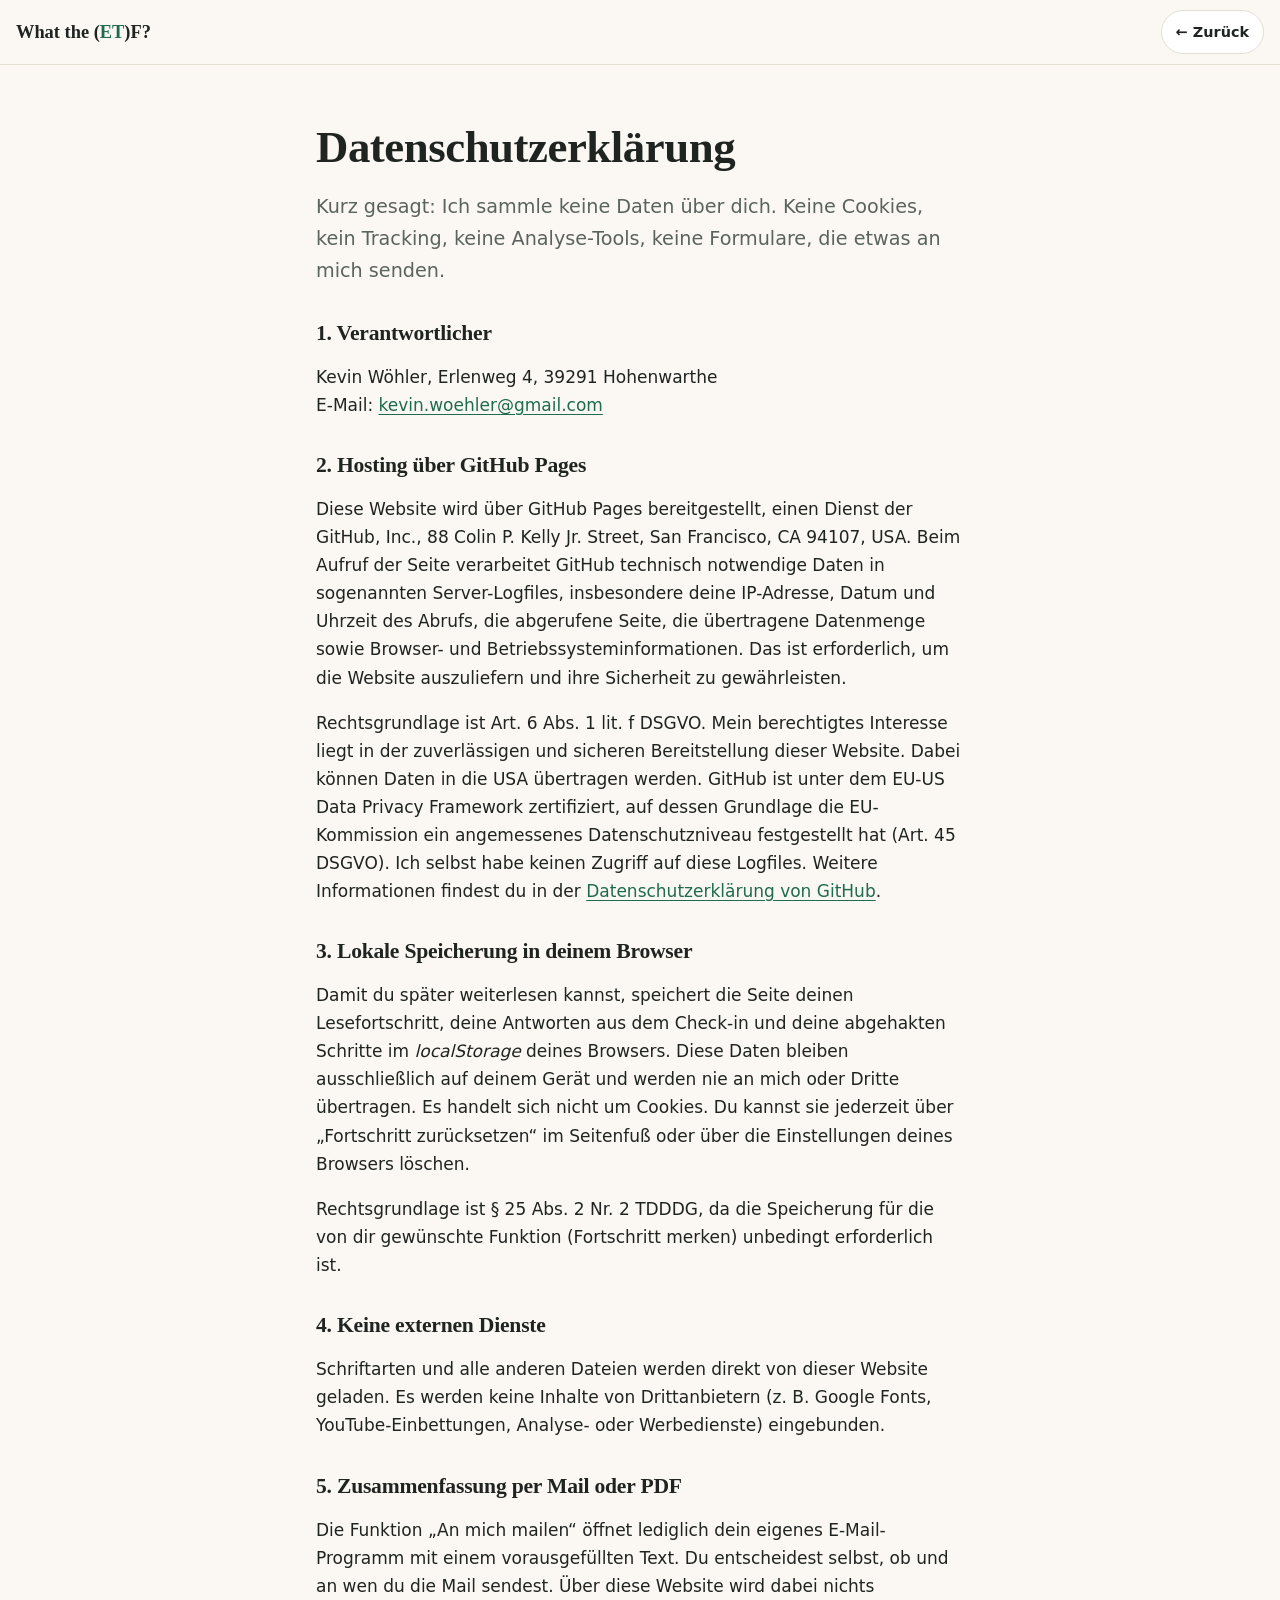
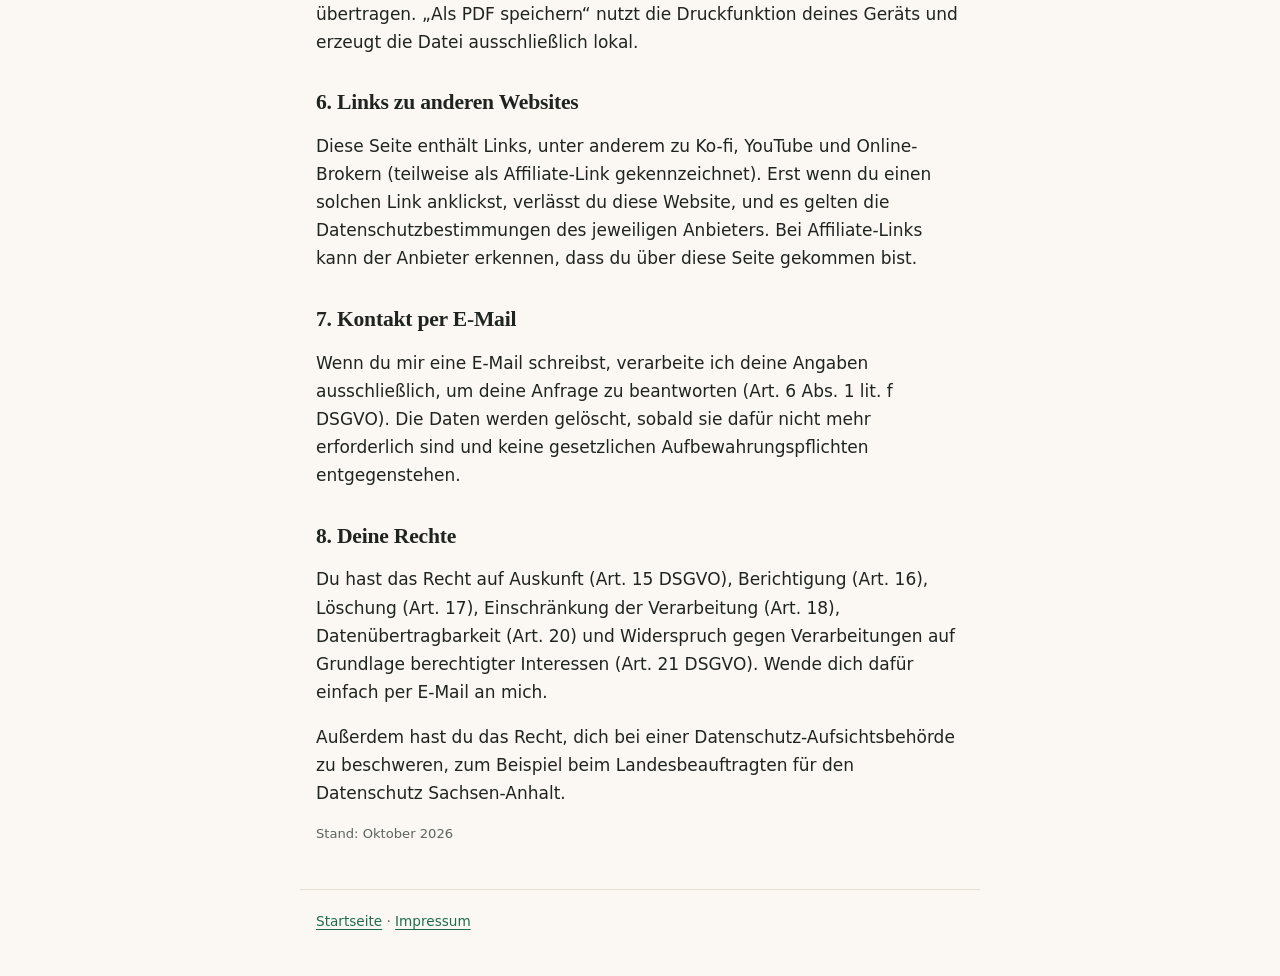
==== datenschutz.html @ 5e8b4d9b "Website: 11 Kapitel, Widgets, Impressum, Datenschutz, OG-Bild Co-Authored-By: Claude Opus 5.5 <norep" ====
<!doctype html>
<html lang="de">
<head>
  <meta charset="utf-8">
  <meta name="viewport" content="width=device-width, initial-scale=1">
  <title>Datenschutz – What the (ET)F?</title>
  <meta name="robots" content="noindex">
  <link rel="icon" href="favicon.svg" type="image/svg+xml">
  <link rel="stylesheet" href="css/style.css">
</head>
<body>
  <header class="topbar">
    <a class="logo" href="index.html">What the (<span>ET</span>)F?</a>
    <span></span>
    <a class="menu-btn" href="index.html" style="display:inline-flex;align-items:center;text-decoration:none">← Zurück</a>
  </header>
  <main class="legal">
    <h1>Datenschutzerklärung</h1>
    <p class="lead">Kurz gesagt: Ich sammle keine Daten über dich. Keine Cookies, kein Tracking, keine Analyse-Tools, keine Formulare, die etwas an mich senden.</p>

    <h2>1. Verantwortlicher</h2>
    <p>Kevin Wöhler, Erlenweg 4, 39291 Hohenwarthe<br>E-Mail: <a href="mailto:kevin.woehler@gmail.com">kevin.woehler@gmail.com</a></p>

    <h2>2. Hosting über GitHub Pages</h2>
    <p>Diese Website wird über GitHub Pages bereitgestellt, einen Dienst der GitHub, Inc., 88 Colin P. Kelly Jr. Street, San Francisco, CA 94107, USA. Beim Aufruf der Seite verarbeitet GitHub technisch notwendige Daten in sogenannten Server-Logfiles, insbesondere deine IP-Adresse, Datum und Uhrzeit des Abrufs, die abgerufene Seite, die übertragene Datenmenge sowie Browser- und Betriebssysteminformationen. Das ist erforderlich, um die Website auszuliefern und ihre Sicherheit zu gewährleisten.</p>
    <p>Rechtsgrundlage ist Art. 6 Abs. 1 lit. f DSGVO. Mein berechtigtes Interesse liegt in der zuverlässigen und sicheren Bereitstellung dieser Website. Dabei können Daten in die USA übertragen werden. GitHub ist unter dem EU-US Data Privacy Framework zertifiziert, auf dessen Grundlage die EU-Kommission ein angemessenes Datenschutzniveau festgestellt hat (Art. 45 DSGVO). Ich selbst habe keinen Zugriff auf diese Logfiles. Weitere Informationen findest du in der <a href="https://docs.github.com/de/site-policy/privacy-policies/github-general-privacy-statement" rel="noopener" target="_blank">Datenschutzerklärung von GitHub</a>.</p>

    <h2>3. Lokale Speicherung in deinem Browser</h2>
    <p>Damit du später weiterlesen kannst, speichert die Seite deinen Lesefortschritt, deine Antworten aus dem Check-in und deine abgehakten Schritte im <em>localStorage</em> deines Browsers. Diese Daten bleiben ausschließlich auf deinem Gerät und werden nie an mich oder Dritte übertragen. Es handelt sich nicht um Cookies. Du kannst sie jederzeit über „Fortschritt zurücksetzen“ im Seitenfuß oder über die Einstellungen deines Browsers löschen.</p>
    <p>Rechtsgrundlage ist § 25 Abs. 2 Nr. 2 TDDDG, da die Speicherung für die von dir gewünschte Funktion (Fortschritt merken) unbedingt erforderlich ist.</p>

    <h2>4. Keine externen Dienste</h2>
    <p>Schriftarten und alle anderen Dateien werden direkt von dieser Website geladen. Es werden keine Inhalte von Drittanbietern (z. B. Google Fonts, YouTube-Einbettungen, Analyse- oder Werbedienste) eingebunden.</p>

    <h2>5. Zusammenfassung per Mail oder PDF</h2>
    <p>Die Funktion „An mich mailen“ öffnet lediglich dein eigenes E-Mail-Programm mit einem vorausgefüllten Text. Du entscheidest selbst, ob und an wen du die Mail sendest. Über diese Website wird dabei nichts übertragen. „Als PDF speichern“ nutzt die Druckfunktion deines Geräts und erzeugt die Datei ausschließlich lokal.</p>

    <h2>6. Links zu anderen Websites</h2>
    <p>Diese Seite enthält Links, unter anderem zu Ko-fi, YouTube und Online-Brokern (teilweise als Affiliate-Link gekennzeichnet). Erst wenn du einen solchen Link anklickst, verlässt du diese Website, und es gelten die Datenschutzbestimmungen des jeweiligen Anbieters. Bei Affiliate-Links kann der Anbieter erkennen, dass du über diese Seite gekommen bist.</p>

    <h2>7. Kontakt per E-Mail</h2>
    <p>Wenn du mir eine E-Mail schreibst, verarbeite ich deine Angaben ausschließlich, um deine Anfrage zu beantworten (Art. 6 Abs. 1 lit. f DSGVO). Die Daten werden gelöscht, sobald sie dafür nicht mehr erforderlich sind und keine gesetzlichen Aufbewahrungspflichten entgegenstehen.</p>

    <h2>8. Deine Rechte</h2>
    <p>Du hast das Recht auf Auskunft (Art. 15 DSGVO), Berichtigung (Art. 16), Löschung (Art. 17), Einschränkung der Verarbeitung (Art. 18), Datenübertragbarkeit (Art. 20) und Widerspruch gegen Verarbeitungen auf Grundlage berechtigter Interessen (Art. 21 DSGVO). Wende dich dafür einfach per E-Mail an mich.</p>
    <p>Außerdem hast du das Recht, dich bei einer Datenschutz-Aufsichtsbehörde zu beschweren, zum Beispiel beim Landesbeauftragten für den Datenschutz Sachsen-Anhalt.</p>

    <p class="fineprint">Stand: Oktober 2026</p>
  </main>
  <footer class="footer">
    <p><a href="index.html">Startseite</a> · <a href="impressum.html">Impressum</a></p>
  </footer>
</body>
</html>
---- css/style.css ----
@font-face { font-family: 'Inter'; src: url('../fonts/inter-latin-wght-normal.woff2') format('woff2'); font-weight: 100 900; font-display: swap; }
@font-face { font-family: 'Fraunces'; src: url('../fonts/fraunces-latin-wght-normal.woff2') format('woff2'); font-weight: 100 900; font-display: swap; }

:root {
  --bg: #FBF8F3;
  --surface: #FFFFFF;
  --ink: #1F2421;
  --muted: #5B635E;
  --line: #E4DED3;
  --accent: #1E6B4F;
  --accent-soft: #E3F0EA;
  --accent-ink: #FFFFFF;
  --danger: #B4413C;
  --danger-soft: #F7E5E3;
  --band: #9DBFAF;
  --radius: 14px;
  --serif: 'Fraunces', Georgia, 'Times New Roman', serif;
  --sans: 'Inter', system-ui, -apple-system, 'Segoe UI', Roboto, sans-serif;
  color-scheme: light dark;
}
@media (prefers-color-scheme: dark) {
  :root {
    --bg: #151916; --surface: #1D2320; --ink: #ECEAE4; --muted: #A3ABA6; --line: #2E3631;
    --accent: #5FBF94; --accent-soft: #1F3A2F; --accent-ink: #0E1311;
    --danger: #E3807A; --danger-soft: #3A2423; --band: #3F6B58;
  }
}

*, *::before, *::after { box-sizing: border-box; }
html { -webkit-text-size-adjust: 100%; scroll-padding-top: 72px; }
body {
  margin: 0; background: var(--bg); color: var(--ink);
  font: 400 1.0625rem/1.65 var(--sans);
  hyphens: auto; overflow-wrap: break-word;
}
h1, h2, h3 { font-family: var(--serif); line-height: 1.15; font-weight: 600; letter-spacing: -0.01em; hyphens: manual; }
h1 { font-size: clamp(2.2rem, 9vw, 3.6rem); margin: .2em 0 .4em; }
h1 em { color: var(--accent); font-style: italic; }
h2 { font-size: clamp(1.8rem, 7vw, 2.6rem); margin: .2em 0 .3em; }
h3 { font-size: 1.3rem; margin: 0 0 .5em; }
a { color: var(--accent); text-underline-offset: 3px; }
strong { font-weight: 650; }
:focus-visible { outline: 3px solid var(--accent); outline-offset: 2px; border-radius: 6px; }

.skip { position: absolute; left: -999px; }
.skip:focus { left: 16px; top: 8px; z-index: 20; background: var(--surface); padding: 8px 12px; }

/* Kopfzeile */
.topbar {
  position: sticky; top: 0; z-index: 10;
  display: grid; grid-template-columns: auto 1fr auto; align-items: center; gap: 12px;
  padding: 10px 16px; background: color-mix(in srgb, var(--bg) 88%, transparent);
  backdrop-filter: blur(8px); -webkit-backdrop-filter: blur(8px);
  border-bottom: 1px solid var(--line);
}
.logo { font-family: var(--serif); font-weight: 700; font-size: 1.15rem; color: var(--ink); text-decoration: none; white-space: nowrap; }
.logo span { color: var(--accent); }
.progress { height: 28px; }
.progress svg { width: 100%; height: 100%; overflow: visible; }
.progress-line { fill: none; stroke: var(--accent); stroke-width: 2.2; vector-effect: non-scaling-stroke; stroke-linejoin: round; stroke-linecap: round; transition: all .5s ease; }
.menu-btn { min-height: 44px; padding: 0 14px; border: 1px solid var(--line); background: var(--surface); color: var(--ink); border-radius: 999px; font: 600 .9rem var(--sans); cursor: pointer; }

.toc {
  position: fixed; inset: 57px 0 auto auto; z-index: 9; width: min(360px, 100%);
  max-height: calc(100dvh - 57px); overflow: auto;
  background: var(--surface); border: 1px solid var(--line); border-radius: 0 0 0 var(--radius);
  padding: 8px 16px 16px; box-shadow: 0 12px 32px rgb(0 0 0 / .12);
}
.toc ol { list-style: none; margin: 0 0 12px; padding: 0; }
.toc a { display: flex; gap: 10px; align-items: center; min-height: 44px; color: var(--ink); text-decoration: none; border-bottom: 1px solid var(--line); }
.toc a[aria-current] { color: var(--accent); font-weight: 650; }
.toc .tick { width: 1.4em; text-align: center; color: var(--accent); }
.toc .opt { margin-left: auto; font-size: .75rem; color: var(--muted); }

/* Kapitel */
main { max-width: 680px; margin: 0 auto; padding: 24px 16px 32px; }
.js .chapter:not(.active) { display: none; }
.chapter { padding-bottom: 24px; }
.no-js-hide { display: none; }
html:not(.js) .chapter { border-bottom: 1px solid var(--line); margin-bottom: 32px; }
.eyebrow { font-size: .85rem; font-weight: 600; letter-spacing: .04em; text-transform: uppercase; color: var(--muted); margin: 0; display: flex; flex-wrap: wrap; gap: 8px; align-items: center; }
.lead { font-size: 1.2rem; color: var(--muted); margin-top: 0; }
.badge { text-transform: none; letter-spacing: 0; font-weight: 600; font-size: .75rem; padding: 2px 10px; border-radius: 999px; background: var(--accent-soft); color: var(--accent); }
.aha { border-left: 4px solid var(--accent); padding: 12px 16px; background: var(--accent-soft); border-radius: 0 var(--radius) var(--radius) 0; margin: 28px 0 0; }
.personal { background: var(--surface); border: 1px dashed var(--accent); border-radius: var(--radius); padding: 14px 16px; margin-bottom: 20px; }
.personal p { margin: 0 0 6px; } .personal p:last-child { margin: 0; }
.optional-note { font-size: .9rem; color: var(--muted); }
.fineprint { font-size: .82rem; color: var(--muted); line-height: 1.5; }

/* Buttons */
.btn {
  display: inline-flex; align-items: center; justify-content: center; gap: 8px; min-height: 48px;
  padding: 10px 20px; border-radius: 999px; border: 1.5px solid var(--ink); background: transparent;
  color: var(--ink); font: 600 1rem/1.25 var(--sans); text-decoration: none; cursor: pointer; text-align: center;
  transition: transform .15s ease, background .15s ease;
}
.btn:active { transform: scale(.98); }
.btn-primary { background: var(--accent); border-color: var(--accent); color: var(--accent-ink); }
.btn-danger { border-color: var(--danger); color: var(--danger); }
.btn:disabled { opacity: .45; cursor: not-allowed; }
.btn-row { display: flex; flex-wrap: wrap; gap: 10px; margin: 12px 0; }
.btn-row .btn { flex: 1 1 220px; }
.link-btn { background: none; border: 0; padding: 8px 0; color: var(--muted); font: inherit; text-decoration: underline; cursor: pointer; min-height: 44px; }

/* Check-in */
.checkin fieldset { border: 0; padding: 0; margin: 0 0 24px; }
.checkin legend { font-family: var(--serif); font-size: 1.25rem; font-weight: 600; margin-bottom: 10px; }
.choice { display: block; margin-bottom: 8px; cursor: pointer; }
.choice input { position: absolute; opacity: 0; }
.choice span { display: block; padding: 14px 16px; min-height: 48px; border: 1.5px solid var(--line); border-radius: var(--radius); background: var(--surface); transition: border-color .15s, background .15s; }
.choice input:checked + span { border-color: var(--accent); background: var(--accent-soft); font-weight: 600; }
.choice input:focus-visible + span { outline: 3px solid var(--accent); outline-offset: 2px; }
.check { display: flex; gap: 12px; align-items: flex-start; cursor: pointer; min-height: 44px; padding: 6px 0; }
.check input { width: 22px; height: 22px; margin: 2px 0 0; accent-color: var(--accent); flex: none; }
.disclaimer-box { background: var(--surface); border: 1px solid var(--line); border-radius: var(--radius); padding: 16px; margin-bottom: 20px; }
.disclaimer-box h2 { font-size: 1.2rem; }
.disclaimer-box p { font-size: .95rem; }
.checkin .btn-primary { width: 100%; }

/* Widgets */
.widget, .card { background: var(--surface); border: 1px solid var(--line); border-radius: var(--radius); padding: 18px 16px; margin: 24px 0; }
.widget-title { font-size: 1.15rem; }
.widget-result { font-weight: 600; min-height: 1.6em; }
.slider { display: block; margin: 14px 0; }
.slider span { display: block; font-weight: 500; margin-bottom: 4px; }
.slider output { font-weight: 700; color: var(--accent); font-variant-numeric: tabular-nums; }
input[type=range] { width: 100%; height: 44px; accent-color: var(--accent); margin: 0; }
.chart { width: 100%; height: auto; display: block; margin: 8px 0; overflow: visible; }
.chart text { font: 500 9px var(--sans); fill: var(--muted); }

.bars { display: grid; gap: 10px; margin: 8px 0; }
.bar-label { display: flex; justify-content: space-between; font-size: .95rem; margin-bottom: 4px; }
.bar-label strong { font-variant-numeric: tabular-nums; }
.bar-track { height: 14px; background: var(--bg); border-radius: 999px; overflow: hidden; }
.bar-fill { height: 100%; border-radius: 999px; background: var(--muted); transition: width .35s ease; }
.bar-fill.good { background: var(--accent); }
.bar-fill.bad { background: var(--danger); }

.basket-grid { display: grid; grid-template-columns: 1fr 1.6fr; gap: 16px; align-items: start; margin-bottom: 12px; }
.basket-label { font-size: .9rem; margin: 0 0 8px; }
.basket-value { font-weight: 700; font-variant-numeric: tabular-nums; margin: 8px 0 0; }
.single { font-size: 3.2rem; line-height: 1; transition: transform .6s ease, opacity .6s ease, filter .6s; }
.single.gone { transform: translateY(16px) rotate(40deg); opacity: .25; filter: grayscale(1); }
.dots { display: grid; grid-template-columns: repeat(10, 1fr); gap: 4px; }
.dots i { aspect-ratio: 1; border-radius: 50%; background: var(--accent); opacity: .85; transition: opacity .6s, transform .6s, background .6s; }
.dots i.gone { background: var(--danger); transform: translateY(6px); opacity: .5; }

.crash-step p { margin-top: 0; }
.legend { display: flex; flex-wrap: wrap; gap: 4px 14px; font-size: .82rem; color: var(--muted); align-items: center; }
.legend span { white-space: nowrap; display: inline-flex; align-items: center; gap: 6px; }
.key { display: inline-block; width: 12px; height: 12px; border-radius: 3px; }
.key-paid { background: var(--muted); opacity: .45; }
.key-gain { background: var(--accent); }
.key-band { background: var(--band); height: 3px; }
.stats { display: grid; grid-template-columns: repeat(3, 1fr); gap: 8px; margin: 14px 0 8px; }
.stats div { background: var(--bg); border-radius: 10px; padding: 8px 10px; }
.stats dt { font-size: .75rem; color: var(--muted); }
.stats dd { margin: 0; font-weight: 700; font-variant-numeric: tabular-nums; font-size: 1.02rem; }

/* Kriterien, ETF-Tabelle */
.criteria details { border: 1px solid var(--line); background: var(--surface); border-radius: var(--radius); margin-bottom: 8px; }
.criteria summary { cursor: pointer; padding: 14px 16px; font-weight: 650; min-height: 48px; display: flex; align-items: center; gap: 12px; list-style: none; }
.criteria summary::-webkit-details-marker { display: none; }
.criteria summary::after { content: '+'; margin-left: auto; font-size: 1.3rem; color: var(--muted); }
.criteria details[open] summary::after { content: '–'; }
.criteria details p { padding: 0 16px 14px; margin: 0; }
.num { display: inline-grid; place-items: center; width: 28px; height: 28px; border-radius: 50%; background: var(--accent); color: var(--accent-ink); font-size: .9rem; flex: none; }
.mine { border-color: var(--accent); }
.etf-row { padding: 12px 0; border-top: 1px solid var(--line); display: grid; gap: 6px; }
.mono { font: 500 .8rem ui-monospace, SFMono-Regular, Menlo, monospace; color: var(--muted); }
.pill { display: inline-block; font-size: .78rem; padding: 2px 9px; border-radius: 999px; background: var(--accent-soft); color: var(--accent); margin: 2px 2px 2px 0; font-weight: 600; }

/* Flip-Karten */
.flips { display: grid; gap: 12px; }
.flip { position: relative; display: grid; min-height: 120px; padding: 0; border: 0; background: none; color: inherit; font: inherit; text-align: left; cursor: pointer; perspective: 900px; }
.flip-front, .flip-back { grid-area: 1 / 1; padding: 18px; border-radius: var(--radius); backface-visibility: hidden; -webkit-backface-visibility: hidden; transition: transform .5s ease; display: flex; flex-direction: column; justify-content: center; }
.flip-front { background: var(--surface); border: 1.5px solid var(--line); font-family: var(--serif); font-size: 1.15rem; font-weight: 600; }
.flip-back { background: var(--accent); color: var(--accent-ink); transform: rotateY(180deg); font-size: .98rem; }
.flip[aria-pressed=true] .flip-front { transform: rotateY(-180deg); }
.flip[aria-pressed=true] .flip-back { transform: rotateY(0); }
.flip-icon { font-size: 1.6rem; margin-bottom: 6px; }

/* Listen, Tabs, Vergleich */
.facts { padding-left: 1.1em; } .facts li { margin-bottom: 12px; }
.tablist { display: grid; grid-template-columns: 1fr 1fr; gap: 6px; background: var(--bg); padding: 4px; border-radius: 999px; margin-bottom: 14px; }
.tablist button { min-height: 44px; border: 0; border-radius: 999px; background: none; color: var(--ink); font: 600 .95rem var(--sans); cursor: pointer; }
.tablist button[aria-selected=true] { background: var(--accent); color: var(--accent-ink); }
.pros-cons { list-style: none; padding: 0; }
.pros-cons li { padding: 8px 0 8px 30px; position: relative; border-top: 1px solid var(--line); }
.pros-cons li::before { position: absolute; left: 4px; top: 8px; font-weight: 700; }
.pro::before { content: '✓'; color: var(--accent); }
.con::before { content: '!'; color: var(--danger); }
.note { border-style: dashed; }
.compare { display: grid; border: 1px solid var(--line); border-radius: var(--radius); overflow: hidden; background: var(--surface); font-size: .9rem; margin: 12px 0 20px; }
.compare > div { display: grid; grid-template-columns: 1.1fr 1fr 1fr; border-top: 1px solid var(--line); }
.compare > div:first-child { border-top: 0; }
.compare span { padding: 10px; }
.compare-head span { font-weight: 700; background: var(--bg); }
.compare [role=rowheader] { font-weight: 600; }
.compare .good { color: var(--accent); }
.compare .bad { color: var(--danger); }

/* Schritte, Broker, Zusammenfassung */
.steps { padding-left: 0; list-style: none; counter-reset: s; }
.steps li { border: 1px solid var(--line); background: var(--surface); border-radius: var(--radius); padding: 8px 14px; margin-bottom: 8px; }
.steps input:checked + span { color: var(--muted); }
.brokers { display: grid; gap: 10px; margin: 12px 0 24px; }
.broker { display: block; padding: 14px 16px; border: 1.5px solid var(--line); border-radius: var(--radius); background: var(--surface); color: var(--ink); text-decoration: none; }
.broker strong { color: var(--accent); }
.broker small { display: block; color: var(--muted); margin-top: 4px; }
.summary-text { hyphens: manual; white-space: pre-wrap; font: .88rem/1.55 var(--sans); background: var(--bg); padding: 14px; border-radius: 10px; margin: 0 0 8px; max-height: 320px; overflow: auto; }
.kofi { text-align: center; }
.finale { font-family: var(--serif); font-size: clamp(1.5rem, 6vw, 2.1rem); line-height: 1.25; text-align: center; margin: 48px 0 16px; }
.finale em { color: var(--accent); }

/* Blättern & Footer */
.pager { display: flex; gap: 10px; padding-top: 8px; border-top: 1px solid var(--line); }
.pager .btn { flex: 1; }
.pager .skip-link { flex-basis: 100%; }
.footer { max-width: 680px; margin: 0 auto; padding: 16px 16px 40px; font-size: .85rem; color: var(--muted); border-top: 1px solid var(--line); }
.footer p { margin: 4px 0; }

/* Rechtstexte */
.legal h1 { font-size: clamp(2rem, 8vw, 2.8rem); }
.legal h2 { font-size: 1.35rem; margin-top: 1.6em; }

@media (min-width: 720px) {
  main { padding-top: 48px; }
  .flips { grid-template-columns: 1fr 1fr; }
  .etf-row { grid-template-columns: 1fr 1fr; align-items: center; }
  .widget, .card { padding: 24px; }
}

@media (prefers-reduced-motion: reduce) {
  *, *::before, *::after { transition: none !important; animation: none !important; }
}

@media print {
  .topbar, .toc, .pager, .footer, .no-print, .chapter > :not(#zusammenfassung) { display: none !important; }
  .js .chapter:not(.active) { display: none; }
  body { background: #fff; color: #000; }
  .summary { border: 0; padding: 0; }
  .summary-text { max-height: none; overflow: visible; background: none; font-size: 11pt; }
}
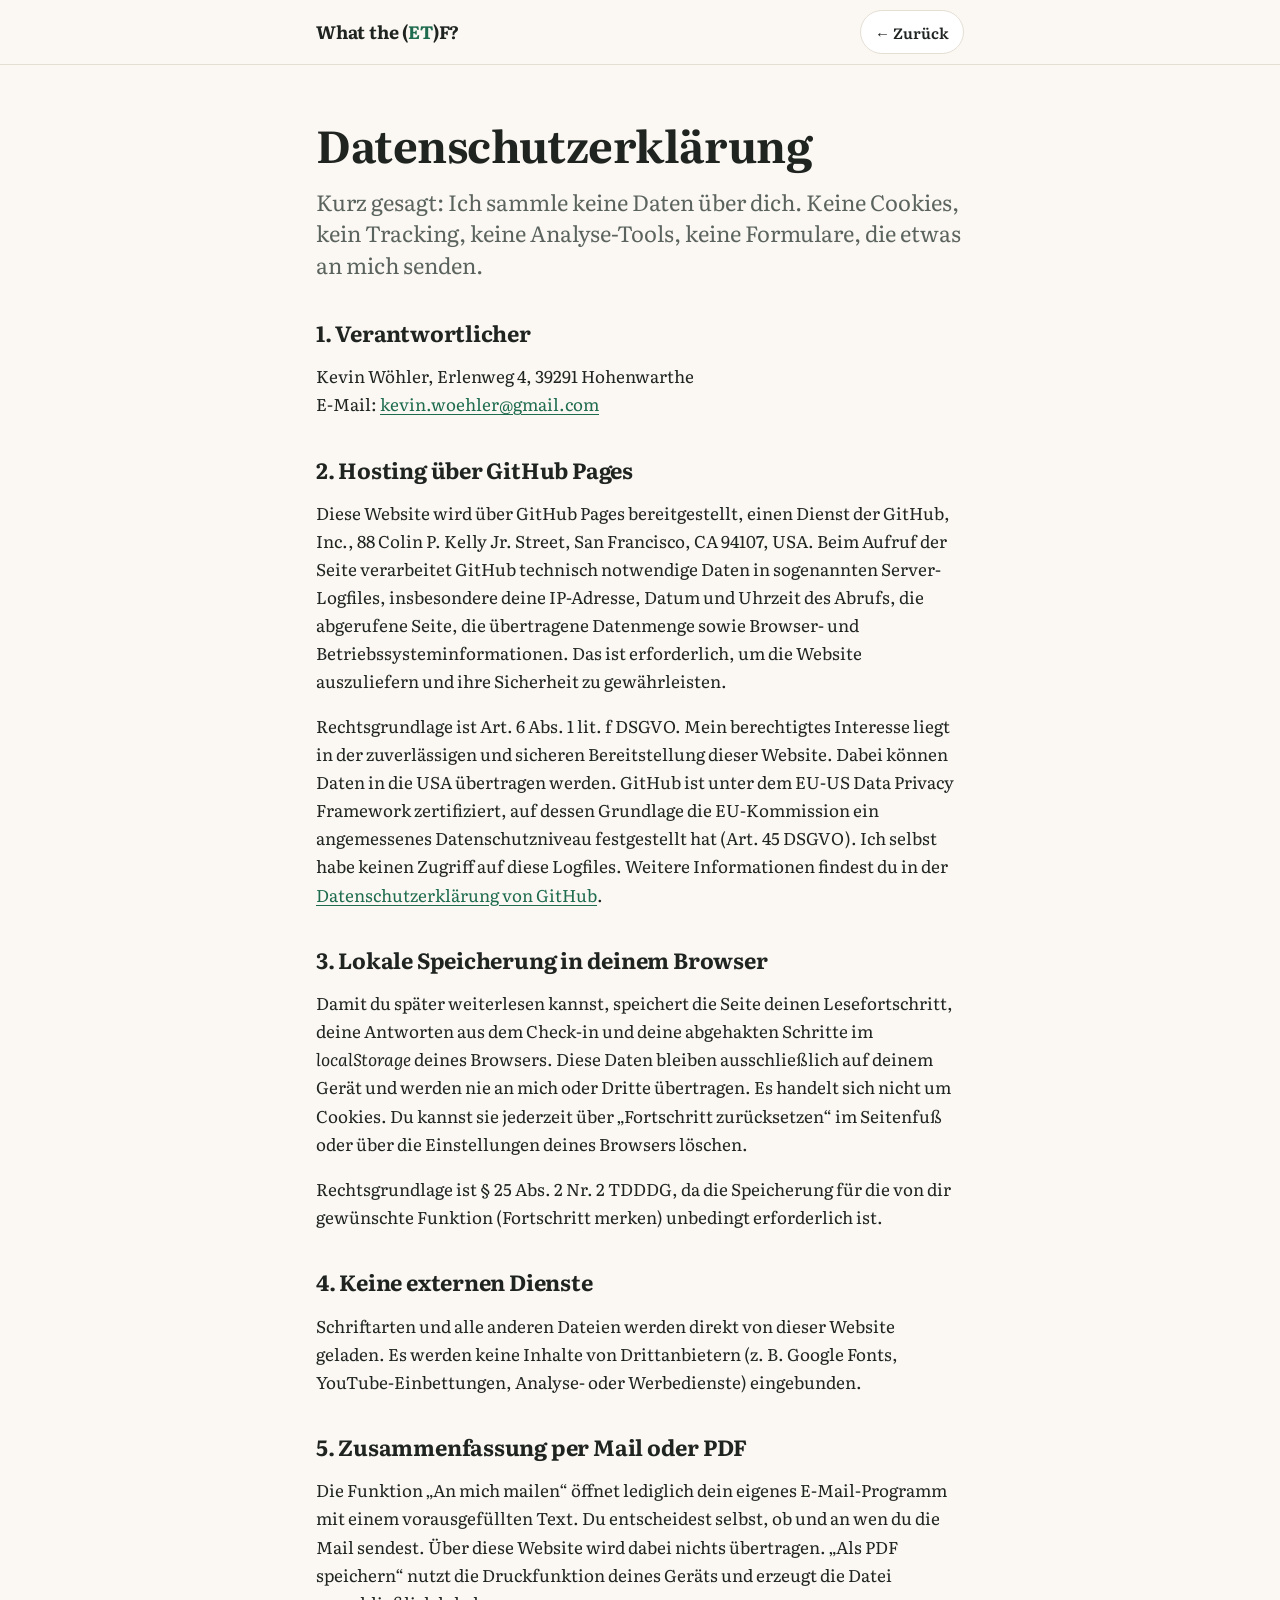
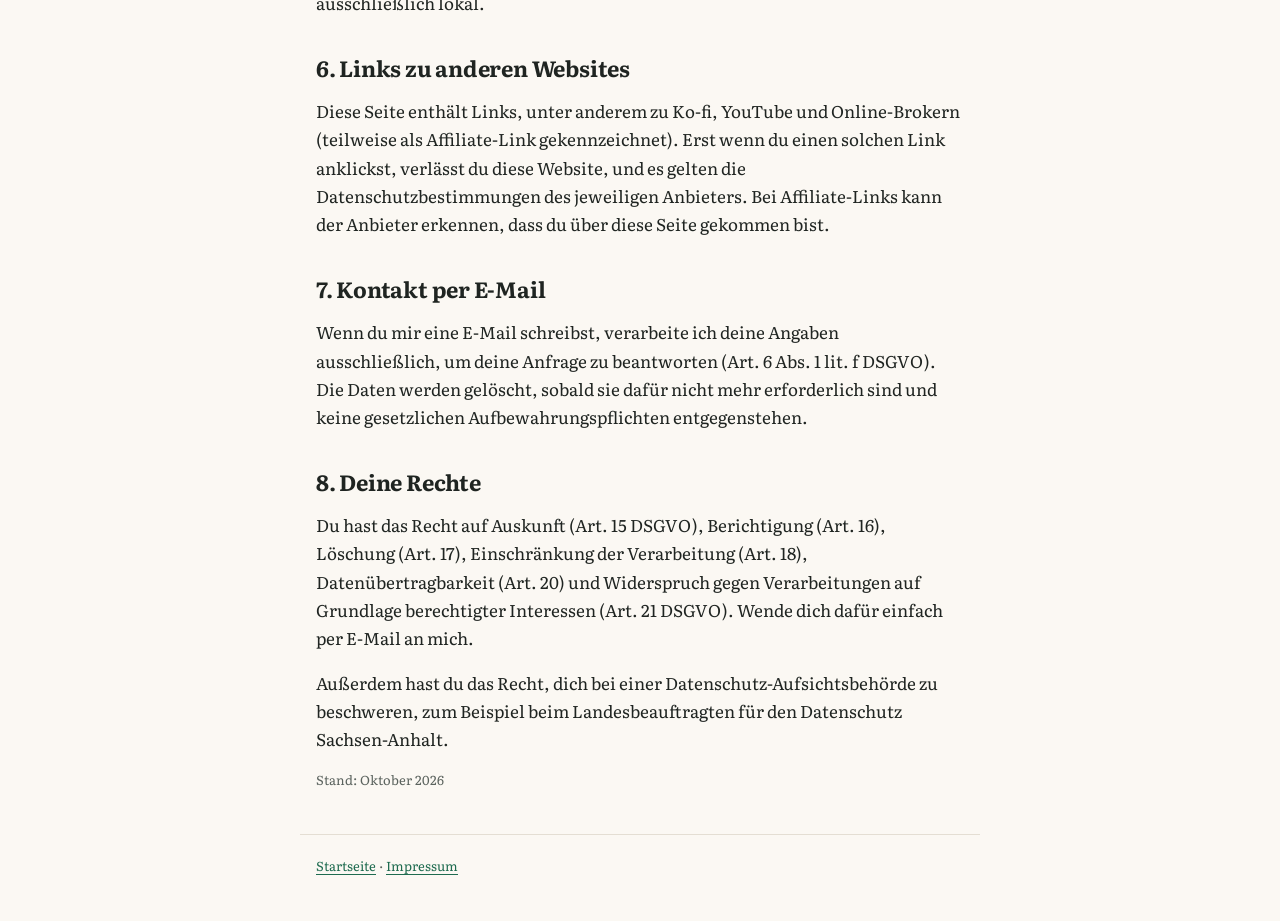
==== commit 5e8ceff9: "Critique umgesetzt: Barrierefreiheit, Disclaimer-Sperre, Darstellung, ruhigere Struktur - Tastatur/S" ====
--- a/datenschutz.html
+++ b/datenschutz.html
@@ -7,12 +7,15 @@
   <meta name="robots" content="noindex">
   <link rel="icon" href="favicon.svg" type="image/svg+xml">
   <link rel="stylesheet" href="css/style.css">
+  <script>try{const t=localStorage.getItem("wtetf:theme");if(t)document.documentElement.dataset.theme=t}catch(e){}</script>
 </head>
 <body>
   <header class="topbar">
-    <a class="logo" href="index.html">What the (<span>ET</span>)F?</a>
-    <span></span>
-    <a class="menu-btn" href="index.html" style="display:inline-flex;align-items:center;text-decoration:none">← Zurück</a>
+    <div class="topbar-inner">
+      <a class="logo" href="index.html">What the (<span>ET</span>)F?</a>
+      <span></span>
+      <a class="menu-btn" href="index.html" style="display:inline-flex;align-items:center;text-decoration:none">← Zurück</a>
+    </div>
   </header>
   <main class="legal">
     <h1>Datenschutzerklärung</h1>
--- a/css/style.css
+++ b/css/style.css
@@ -1,5 +1,6 @@
-@font-face { font-family: 'Inter'; src: url('../fonts/inter-latin-wght-normal.woff2') format('woff2'); font-weight: 100 900; font-display: swap; }
-@font-face { font-family: 'Fraunces'; src: url('../fonts/fraunces-latin-wght-normal.woff2') format('woff2'); font-weight: 100 900; font-display: swap; }
+/* Eine Familie: Literata (variabel, mit optischer Größe) – ruhig, seriös, gut lesbar */
+@font-face { font-family: 'Literata'; src: url('../fonts/literata.woff2') format('woff2'); font-weight: 400 700; font-style: normal; font-display: swap; }
+@font-face { font-family: 'Literata'; src: url('../fonts/literata-italic.woff2') format('woff2'); font-weight: 400 700; font-style: italic; font-display: swap; }
 
 :root {
   --bg: #FBF8F3;
@@ -12,34 +13,52 @@
   --accent-ink: #FFFFFF;
   --danger: #B4413C;
   --danger-soft: #F7E5E3;
-  --band: #9DBFAF;
+  --band: #1F2421;
+  --paid: #3B5B92;
   --radius: 14px;
-  --serif: 'Fraunces', Georgia, 'Times New Roman', serif;
-  --sans: 'Inter', system-ui, -apple-system, 'Segoe UI', Roboto, sans-serif;
-  color-scheme: light dark;
-}
+  --font: 'Literata', Charter, 'Iowan Old Style', Georgia, serif;
+  --fs-meta: .8125rem;   /* 13px Kleingedrucktes, Labels */
+  --fs-small: .9375rem;  /* 15px Sekundärtext, Bedienelemente */
+  --fs-body: 1.0625rem;  /* 17px Fließtext */
+  --fs-h3: 1.375rem;     /* 22px Zwischenüberschriften, Fragen */
+  --fs-h2: clamp(1.9rem, 7vw, 2.75rem);
+  --fs-h1: clamp(2.5rem, 11vw, 4rem);
+  color-scheme: light;
+}
+/* Dunkel: per System (wenn nicht manuell „Hell“) oder manuell gewählt */
 @media (prefers-color-scheme: dark) {
-  :root {
+  :root:not([data-theme="light"]) {
     --bg: #151916; --surface: #1D2320; --ink: #ECEAE4; --muted: #A3ABA6; --line: #2E3631;
     --accent: #5FBF94; --accent-soft: #1F3A2F; --accent-ink: #0E1311;
-    --danger: #E3807A; --danger-soft: #3A2423; --band: #3F6B58;
+    --danger: #E3807A; --danger-soft: #3A2423; --band: #ECEAE4; --paid: #7F9FD9;
+    color-scheme: dark;
   }
 }
+:root[data-theme="dark"] {
+  --bg: #151916; --surface: #1D2320; --ink: #ECEAE4; --muted: #A3ABA6; --line: #2E3631;
+  --accent: #5FBF94; --accent-soft: #1F3A2F; --accent-ink: #0E1311;
+  --danger: #E3807A; --danger-soft: #3A2423; --band: #ECEAE4; --paid: #7F9FD9;
+  color-scheme: dark;
+}
 
 *, *::before, *::after { box-sizing: border-box; }
+[hidden] { display: none !important; }
+[tabindex="-1"]:focus { outline: none; } /* programmatischer Fokus für Screenreader, ohne Rahmen */
 html { -webkit-text-size-adjust: 100%; scroll-padding-top: 72px; }
 body {
   margin: 0; background: var(--bg); color: var(--ink);
-  font: 400 1.0625rem/1.65 var(--sans);
+  font: 400 var(--fs-body)/1.65 var(--font);
   hyphens: auto; overflow-wrap: break-word;
 }
-h1, h2, h3 { font-family: var(--serif); line-height: 1.15; font-weight: 600; letter-spacing: -0.01em; hyphens: manual; }
-h1 { font-size: clamp(2.2rem, 9vw, 3.6rem); margin: .2em 0 .4em; }
-h1 em { color: var(--accent); font-style: italic; }
-h2 { font-size: clamp(1.8rem, 7vw, 2.6rem); margin: .2em 0 .3em; }
-h3 { font-size: 1.3rem; margin: 0 0 .5em; }
+h1, h2, h3 { line-height: 1.1; font-weight: 700; letter-spacing: -0.01em; hyphens: manual; text-wrap: balance; }
+h1 { font-size: var(--fs-h1); margin: .15em 0 .4em; }
+h2 { font-size: var(--fs-h2); margin: .2em 0 .35em; }
+h3 { font-size: var(--fs-h3); line-height: 1.3; letter-spacing: -0.01em; margin: 1.6em 0 .5em; }
+em { font-style: italic; }
+h1 em { color: var(--accent); }
+::selection { background: var(--accent); color: var(--accent-ink); }
 a { color: var(--accent); text-underline-offset: 3px; }
-strong { font-weight: 650; }
+strong { font-weight: 600; }
 :focus-visible { outline: 3px solid var(--accent); outline-offset: 2px; border-radius: 6px; }
 
 .skip { position: absolute; left: -999px; }
@@ -48,29 +67,39 @@
 /* Kopfzeile */
 .topbar {
   position: sticky; top: 0; z-index: 10;
-  display: grid; grid-template-columns: auto 1fr auto; align-items: center; gap: 12px;
   padding: 10px 16px; background: color-mix(in srgb, var(--bg) 88%, transparent);
   backdrop-filter: blur(8px); -webkit-backdrop-filter: blur(8px);
   border-bottom: 1px solid var(--line);
 }
-.logo { font-family: var(--serif); font-weight: 700; font-size: 1.15rem; color: var(--ink); text-decoration: none; white-space: nowrap; }
+.topbar-inner { max-width: 648px; margin: 0 auto; display: grid; grid-template-columns: auto minmax(0, 1fr) auto; align-items: center; gap: 12px; }
+.logo { font-weight: 700; font-size: 1.125rem; letter-spacing: -0.01em; color: var(--ink); text-decoration: none; white-space: nowrap; }
 .logo span { color: var(--accent); }
-.progress { height: 28px; }
-.progress svg { width: 100%; height: 100%; overflow: visible; }
+.progress { min-width: 0; height: 28px; display: flex; align-items: center; gap: 10px; justify-self: center; width: min(100%, 190px); }
+.progress svg { flex: 1; min-width: 0; width: 100%; height: 100%; overflow: visible; }
+.progress-count { font: 600 var(--fs-meta) var(--font); font-variant-numeric: tabular-nums lining-nums; color: var(--muted); white-space: nowrap; }
 .progress-line { fill: none; stroke: var(--accent); stroke-width: 2.2; vector-effect: non-scaling-stroke; stroke-linejoin: round; stroke-linecap: round; transition: all .5s ease; }
-.menu-btn { min-height: 44px; padding: 0 14px; border: 1px solid var(--line); background: var(--surface); color: var(--ink); border-radius: 999px; font: 600 .9rem var(--sans); cursor: pointer; }
+.menu-btn { white-space: nowrap; min-height: 44px; padding: 0 14px; border: 1px solid var(--line); background: var(--surface); color: var(--ink); border-radius: 999px; font: 600 var(--fs-small) var(--font); cursor: pointer; }
 
 .toc {
-  position: fixed; inset: 57px 0 auto auto; z-index: 9; width: min(360px, 100%);
+  position: fixed; top: 65px; right: max(0px, calc((100vw - 680px) / 2)); z-index: 9; width: min(360px, 100%);
   max-height: calc(100dvh - 57px); overflow: auto;
-  background: var(--surface); border: 1px solid var(--line); border-radius: 0 0 0 var(--radius);
+  background: var(--surface); border: 1px solid var(--line); border-radius: var(--radius);
   padding: 8px 16px 16px; box-shadow: 0 12px 32px rgb(0 0 0 / .12);
 }
-.toc ol { list-style: none; margin: 0 0 12px; padding: 0; }
+.toc ol { list-style: none; margin: 0 0 16px; padding: 0; }
+.toc-jump { display: flex; align-items: center; min-height: 48px; margin: 8px 0 12px; padding: 0 14px; border-radius: var(--radius); background: var(--accent); color: var(--accent-ink) !important; font-weight: 600; text-decoration: none; border: 0 !important; }
+.toc-label { font-size: var(--fs-meta); font-weight: 600; color: var(--muted); margin: 0 0 4px; padding: 0; }
+.theme-pick { border: 0; padding: 0; margin: 0 0 8px; display: grid; grid-template-columns: repeat(3, 1fr); gap: 6px; }
+.theme-pick legend { grid-column: 1 / -1; margin-bottom: 6px; }
+.theme-pick label { cursor: pointer; }
+.theme-pick input { position: absolute; opacity: 0; }
+.theme-pick span { display: flex; align-items: center; justify-content: center; min-height: 44px; border: 1.5px solid var(--line); border-radius: 999px; font-size: var(--fs-small); }
+.theme-pick input:checked + span { border-color: var(--accent); background: var(--accent-soft); color: var(--accent); font-weight: 600; }
+.theme-pick input:focus-visible + span { outline: 3px solid var(--accent); outline-offset: 2px; }
 .toc a { display: flex; gap: 10px; align-items: center; min-height: 44px; color: var(--ink); text-decoration: none; border-bottom: 1px solid var(--line); }
-.toc a[aria-current] { color: var(--accent); font-weight: 650; }
-.toc .tick { width: 1.4em; text-align: center; color: var(--accent); }
-.toc .opt { margin-left: auto; font-size: .75rem; color: var(--muted); }
+.toc a[aria-current] { color: var(--accent); font-weight: 600; }
+.toc .tick { font-variant-numeric: tabular-nums lining-nums; width: 1.4em; text-align: center; color: var(--accent); }
+.toc .opt { margin-left: auto; font-size: var(--fs-meta); color: var(--muted); }
 
 /* Kapitel */
 main { max-width: 680px; margin: 0 auto; padding: 24px 16px 32px; }
@@ -78,20 +107,20 @@
 .chapter { padding-bottom: 24px; }
 .no-js-hide { display: none; }
 html:not(.js) .chapter { border-bottom: 1px solid var(--line); margin-bottom: 32px; }
-.eyebrow { font-size: .85rem; font-weight: 600; letter-spacing: .04em; text-transform: uppercase; color: var(--muted); margin: 0; display: flex; flex-wrap: wrap; gap: 8px; align-items: center; }
-.lead { font-size: 1.2rem; color: var(--muted); margin-top: 0; }
-.badge { text-transform: none; letter-spacing: 0; font-weight: 600; font-size: .75rem; padding: 2px 10px; border-radius: 999px; background: var(--accent-soft); color: var(--accent); }
-.aha { border-left: 4px solid var(--accent); padding: 12px 16px; background: var(--accent-soft); border-radius: 0 var(--radius) var(--radius) 0; margin: 28px 0 0; }
-.personal { background: var(--surface); border: 1px dashed var(--accent); border-radius: var(--radius); padding: 14px 16px; margin-bottom: 20px; }
+.meta { margin: -4px 0 20px; }
+.lead { hyphens: manual; font-size: clamp(1.125rem, 4.6vw, var(--fs-h3)); line-height: 1.45; color: var(--muted); margin-top: 0; }
+.badge { text-transform: none; letter-spacing: 0; font-weight: 600; font-size: var(--fs-meta); padding: 4px 10px; border-radius: 999px; background: var(--accent-soft); color: var(--accent); }
+.aha { padding: 14px 18px; background: var(--accent-soft); border-radius: var(--radius); margin: 28px 0 0; }
+.personal { background: var(--accent-soft); border-radius: var(--radius); padding: 14px 16px; margin-bottom: 24px; }
 .personal p { margin: 0 0 6px; } .personal p:last-child { margin: 0; }
-.optional-note { font-size: .9rem; color: var(--muted); }
-.fineprint { font-size: .82rem; color: var(--muted); line-height: 1.5; }
+.optional-note { font-size: var(--fs-small); color: var(--muted); }
+.fineprint { font-size: var(--fs-meta); color: var(--muted); line-height: 1.5; max-width: 65ch; }
 
 /* Buttons */
 .btn {
   display: inline-flex; align-items: center; justify-content: center; gap: 8px; min-height: 48px;
   padding: 10px 20px; border-radius: 999px; border: 1.5px solid var(--ink); background: transparent;
-  color: var(--ink); font: 600 1rem/1.25 var(--sans); text-decoration: none; cursor: pointer; text-align: center;
+  color: var(--ink); font: 600 1rem/1.25 var(--font); text-decoration: none; cursor: pointer; text-align: center; hyphens: manual;
   transition: transform .15s ease, background .15s ease;
 }
 .btn:active { transform: scale(.98); }
@@ -104,7 +133,9 @@
 
 /* Check-in */
 .checkin fieldset { border: 0; padding: 0; margin: 0 0 24px; }
-.checkin legend { font-family: var(--serif); font-size: 1.25rem; font-weight: 600; margin-bottom: 10px; }
+.checkin legend { float: left; width: 100%; padding: 0; font-size: var(--fs-h3); font-weight: 700; letter-spacing: -0.01em; line-height: 1.3; margin-bottom: 10px; }
+.checkin .choice { clear: both; }
+.opt-hint { display: block; font: 400 var(--fs-small) var(--font); letter-spacing: 0; color: var(--muted); }
 .choice { display: block; margin-bottom: 8px; cursor: pointer; }
 .choice input { position: absolute; opacity: 0; }
 .choice span { display: block; padding: 14px 16px; min-height: 48px; border: 1.5px solid var(--line); border-radius: var(--radius); background: var(--surface); transition: border-color .15s, background .15s; }
@@ -113,77 +144,94 @@
 .check { display: flex; gap: 12px; align-items: flex-start; cursor: pointer; min-height: 44px; padding: 6px 0; }
 .check input { width: 22px; height: 22px; margin: 2px 0 0; accent-color: var(--accent); flex: none; }
 .disclaimer-box { background: var(--surface); border: 1px solid var(--line); border-radius: var(--radius); padding: 16px; margin-bottom: 20px; }
-.disclaimer-box h2 { font-size: 1.2rem; }
-.disclaimer-box p { font-size: .95rem; }
+.disclaimer-box h2 { font-size: var(--fs-h3); }
+.disclaimer-box p { font-size: var(--fs-small); }
 .checkin .btn-primary { width: 100%; }
+.checkin-progress { font: 600 var(--fs-meta) var(--font); font-variant-numeric: tabular-nums lining-nums; letter-spacing: .06em; text-transform: uppercase; color: var(--accent); margin: 0 0 8px; }
+.checkin-nav { display: flex; justify-content: space-between; gap: 12px; }
+.checkin-nav [data-step-skip], .checkin-nav [data-step-next] { margin-left: auto; }
+.checkin-error { color: var(--danger); font-weight: 600; margin: 0 0 12px; }
+/* Fehlende Pflichtangaben erst nach dem Startversuch markieren */
+.checkin.tried fieldset:has(:invalid), .checkin.tried .disclaimer-box:has(:invalid) { box-shadow: 0 0 0 2px var(--danger); background: var(--danger-soft); border-radius: var(--radius); padding: 14px; }
+.checkin.tried fieldset:has(:invalid) legend::after { display: block; content: 'Bitte wähle eine Antwort'; font: 600 var(--fs-small) var(--font); letter-spacing: 0; color: var(--danger); }
+.checkin.tried fieldset:has(:invalid) .choice span { border-color: var(--danger); }
+.checkin.tried .disclaimer-box:has(:invalid) .check input { outline: 2px solid var(--danger); outline-offset: 2px; }
+.shake { animation: shake .4s ease; }
+@keyframes shake { 20%, 60% { transform: translateX(-6px); } 40%, 80% { transform: translateX(6px); } }
 
 /* Widgets */
 .widget, .card { background: var(--surface); border: 1px solid var(--line); border-radius: var(--radius); padding: 18px 16px; margin: 24px 0; }
-.widget-title { font-size: 1.15rem; }
+.widget-title { font-size: var(--fs-h3); margin-top: 0; }
+.widget > h3:first-child, .card > h3:first-child, details > h3:first-child { margin-top: 0; }
 .widget-result { font-weight: 600; min-height: 1.6em; }
 .slider { display: block; margin: 14px 0; }
-.slider span { display: block; font-weight: 500; margin-bottom: 4px; }
-.slider output { font-weight: 700; color: var(--accent); font-variant-numeric: tabular-nums; }
+.slider span { display: block; font-weight: 400; margin-bottom: 4px; }
+.slider output { font-weight: 600; color: var(--accent); font-variant-numeric: tabular-nums lining-nums; }
 input[type=range] { width: 100%; height: 44px; accent-color: var(--accent); margin: 0; }
 .chart { width: 100%; height: auto; display: block; margin: 8px 0; overflow: visible; }
-.chart text { font: 500 9px var(--sans); fill: var(--muted); }
+.chart text { font: 400 9px var(--font); font-variant-numeric: tabular-nums lining-nums; fill: var(--muted); }
 
 .bars { display: grid; gap: 10px; margin: 8px 0; }
-.bar-label { display: flex; justify-content: space-between; font-size: .95rem; margin-bottom: 4px; }
-.bar-label strong { font-variant-numeric: tabular-nums; }
+.bar-label { display: flex; justify-content: space-between; font-size: var(--fs-small); margin-bottom: 4px; }
+.bar-label strong { font-variant-numeric: tabular-nums lining-nums; }
 .bar-track { height: 14px; background: var(--bg); border-radius: 999px; overflow: hidden; }
 .bar-fill { height: 100%; border-radius: 999px; background: var(--muted); transition: width .35s ease; }
 .bar-fill.good { background: var(--accent); }
 .bar-fill.bad { background: var(--danger); }
 
 .basket-grid { display: grid; grid-template-columns: 1fr 1.6fr; gap: 16px; align-items: start; margin-bottom: 12px; }
-.basket-label { font-size: .9rem; margin: 0 0 8px; }
-.basket-value { font-weight: 700; font-variant-numeric: tabular-nums; margin: 8px 0 0; }
-.single { font-size: 3.2rem; line-height: 1; transition: transform .6s ease, opacity .6s ease, filter .6s; }
-.single.gone { transform: translateY(16px) rotate(40deg); opacity: .25; filter: grayscale(1); }
+.basket-label { font-size: var(--fs-small); margin: 0 0 8px; }
+.basket-value { font-weight: 600; font-variant-numeric: tabular-nums lining-nums; margin: 8px 0 0; }
+.single i { display: block; width: 64px; height: 64px; border-radius: 50%; background: var(--accent); transition: transform .6s ease, opacity .6s ease, background .6s ease; }
+.single.gone i { background: var(--danger); transform: translateY(12px) scale(.85); opacity: .5; }
 .dots { display: grid; grid-template-columns: repeat(10, 1fr); gap: 4px; }
 .dots i { aspect-ratio: 1; border-radius: 50%; background: var(--accent); opacity: .85; transition: opacity .6s, transform .6s, background .6s; }
 .dots i.gone { background: var(--danger); transform: translateY(6px); opacity: .5; }
 
 .crash-step p { margin-top: 0; }
-.legend { display: flex; flex-wrap: wrap; gap: 4px 14px; font-size: .82rem; color: var(--muted); align-items: center; }
+.legend { display: flex; flex-wrap: wrap; gap: 4px 14px; font-size: var(--fs-meta); color: var(--muted); align-items: center; }
 .legend span { white-space: nowrap; display: inline-flex; align-items: center; gap: 6px; }
 .key { display: inline-block; width: 12px; height: 12px; border-radius: 3px; }
-.key-paid { background: var(--muted); opacity: .45; }
+.key-paid { background: var(--paid); }
 .key-gain { background: var(--accent); }
-.key-band { background: var(--band); height: 3px; }
-.stats { display: grid; grid-template-columns: repeat(3, 1fr); gap: 8px; margin: 14px 0 8px; }
-.stats div { background: var(--bg); border-radius: 10px; padding: 8px 10px; }
-.stats dt { font-size: .75rem; color: var(--muted); }
-.stats dd { margin: 0; font-weight: 700; font-variant-numeric: tabular-nums; font-size: 1.02rem; }
+.key-band { background: var(--band); height: 3px; opacity: .6; }
+.stats { display: grid; grid-template-columns: repeat(3, 1fr); gap: 6px; margin: 14px 0 8px; }
+.stats div { background: var(--bg); border-radius: 10px; padding: 8px 6px 8px 8px; min-width: 0; }
+.stats dt { font-size: var(--fs-meta); hyphens: manual; overflow-wrap: normal; line-height: 1.3; color: var(--muted); }
+.stats dd { margin: 0; font-weight: 600; font-variant-numeric: tabular-nums lining-nums; font-size: var(--fs-body); letter-spacing: -0.01em; }
 
 /* Kriterien, ETF-Tabelle */
-.criteria details { border: 1px solid var(--line); background: var(--surface); border-radius: var(--radius); margin-bottom: 8px; }
-.criteria summary { cursor: pointer; padding: 14px 16px; font-weight: 650; min-height: 48px; display: flex; align-items: center; gap: 12px; list-style: none; }
-.criteria summary::-webkit-details-marker { display: none; }
-.criteria summary::after { content: '+'; margin-left: auto; font-size: 1.3rem; color: var(--muted); }
-.criteria details[open] summary::after { content: '–'; }
-.criteria details p { padding: 0 16px 14px; margin: 0; }
-.num { display: inline-grid; place-items: center; width: 28px; height: 28px; border-radius: 50%; background: var(--accent); color: var(--accent-ink); font-size: .9rem; flex: none; }
+.checks { list-style: none; padding: 0; margin: 0 0 8px; }
+.checks li { position: relative; padding: 6px 0 6px 30px; }
+.checks li::before { content: '✓'; position: absolute; left: 4px; top: 6px; font-weight: 700; color: var(--accent); }
+.more summary { cursor: pointer; display: inline-flex; align-items: center; min-height: 44px; color: var(--accent); font-weight: 600; text-decoration: underline; text-underline-offset: 3px; }
+.more[open] summary { margin-bottom: 4px; }
+.more p { margin: 0 0 12px; }
+.risks { list-style: none; padding: 0; margin: 16px 0 0; }
+.risks > li { padding: 14px 0 6px; border-top: 1px solid var(--line); }
+.risks .risk { font-weight: 600; margin: 0 0 4px; }
+.risks .calm { margin: 0; }
+.risks .more { margin-top: 2px; }
+.risks .more summary { font-size: var(--fs-small); min-height: 40px; }
 .mine { border-color: var(--accent); }
 .etf-row { padding: 12px 0; border-top: 1px solid var(--line); display: grid; gap: 6px; }
-.mono { font: 500 .8rem ui-monospace, SFMono-Regular, Menlo, monospace; color: var(--muted); }
-.pill { display: inline-block; font-size: .78rem; padding: 2px 9px; border-radius: 999px; background: var(--accent-soft); color: var(--accent); margin: 2px 2px 2px 0; font-weight: 600; }
+.mono { font: 400 var(--fs-meta) var(--font); font-variant-numeric: tabular-nums lining-nums; color: var(--muted); }
+.pill { display: inline-block; font-size: var(--fs-meta); padding: 4px 10px; border-radius: 999px; background: var(--accent-soft); color: var(--accent); margin: 2px 2px 2px 0; font-weight: 600; }
 
 /* Flip-Karten */
 .flips { display: grid; gap: 12px; }
 .flip { position: relative; display: grid; min-height: 120px; padding: 0; border: 0; background: none; color: inherit; font: inherit; text-align: left; cursor: pointer; perspective: 900px; }
 .flip-front, .flip-back { grid-area: 1 / 1; padding: 18px; border-radius: var(--radius); backface-visibility: hidden; -webkit-backface-visibility: hidden; transition: transform .5s ease; display: flex; flex-direction: column; justify-content: center; }
-.flip-front { background: var(--surface); border: 1.5px solid var(--line); font-family: var(--serif); font-size: 1.15rem; font-weight: 600; }
-.flip-back { background: var(--accent); color: var(--accent-ink); transform: rotateY(180deg); font-size: .98rem; }
+.flip-front { background: var(--surface); border: 1.5px solid var(--line); font-size: var(--fs-h3); line-height: 1.3; font-weight: 700; letter-spacing: -0.01em; }
+.flip-back { background: var(--accent); color: var(--accent-ink); transform: rotateY(180deg); font-size: var(--fs-small); }
 .flip[aria-pressed=true] .flip-front { transform: rotateY(-180deg); }
 .flip[aria-pressed=true] .flip-back { transform: rotateY(0); }
-.flip-icon { font-size: 1.6rem; margin-bottom: 6px; }
+
 
 /* Listen, Tabs, Vergleich */
 .facts { padding-left: 1.1em; } .facts li { margin-bottom: 12px; }
 .tablist { display: grid; grid-template-columns: 1fr 1fr; gap: 6px; background: var(--bg); padding: 4px; border-radius: 999px; margin-bottom: 14px; }
-.tablist button { min-height: 44px; border: 0; border-radius: 999px; background: none; color: var(--ink); font: 600 .95rem var(--sans); cursor: pointer; }
+.tablist button { min-height: 44px; border: 0; border-radius: 999px; background: none; color: var(--ink); font: 600 var(--fs-small) var(--font); cursor: pointer; }
 .tablist button[aria-selected=true] { background: var(--accent); color: var(--accent-ink); }
 .pros-cons { list-style: none; padding: 0; }
 .pros-cons li { padding: 8px 0 8px 30px; position: relative; border-top: 1px solid var(--line); }
@@ -191,38 +239,60 @@
 .pro::before { content: '✓'; color: var(--accent); }
 .con::before { content: '!'; color: var(--danger); }
 .note { border-style: dashed; }
-.compare { display: grid; border: 1px solid var(--line); border-radius: var(--radius); overflow: hidden; background: var(--surface); font-size: .9rem; margin: 12px 0 20px; }
+.compare, .compare * { hyphens: manual; }
+.compare { display: grid; border: 1px solid var(--line); border-radius: var(--radius); overflow: hidden; background: var(--surface); font-size: var(--fs-small); margin: 12px 0 20px; }
 .compare > div { display: grid; grid-template-columns: 1.1fr 1fr 1fr; border-top: 1px solid var(--line); }
 .compare > div:first-child { border-top: 0; }
 .compare span { padding: 10px; }
-.compare-head span { font-weight: 700; background: var(--bg); }
+.compare-head span { font-weight: 600; background: var(--bg); }
 .compare [role=rowheader] { font-weight: 600; }
 .compare .good { color: var(--accent); }
-.compare .bad { color: var(--danger); }
+.compare .bad { color: var(--muted); }
+@media (max-width: 560px) {
+  /* Auf dem Handy: Kriterium als Zeilenüberschrift, darunter beide Spalten */
+  .compare > div { grid-template-columns: 1fr 1fr; }
+  .compare [role=rowheader] { grid-column: 1 / -1; padding-bottom: 0; color: var(--muted); font-size: var(--fs-meta); }
+  .compare-head span:first-child { display: none; }
+}
 
 /* Schritte, Broker, Zusammenfassung */
-.steps { padding-left: 0; list-style: none; counter-reset: s; }
-.steps li { border: 1px solid var(--line); background: var(--surface); border-radius: var(--radius); padding: 8px 14px; margin-bottom: 8px; }
+.steps-card { background: var(--surface); border: 1.5px solid var(--accent); border-radius: var(--radius); padding: 16px; margin: 8px 0 32px; transition: background .5s ease; }
+.steps-count { font-size: var(--fs-small); font-weight: 600; color: var(--accent); margin: 0 0 10px; font-variant-numeric: tabular-nums lining-nums; }
+.steps-done { margin: 12px 0 0; font-weight: 600; }
+.steps-card.complete { background: var(--accent-soft); }
+.steps-card.celebrate .steps-done { animation: rise .6s cubic-bezier(.16, 1, .3, 1); }
+@keyframes rise { from { opacity: 0; transform: translateY(8px); } }
+.steps { padding-left: 0; list-style: none; margin: 0; }
+.steps li { border-top: 1px solid var(--line); padding: 6px 0; }
+.steps li:first-child { border-top: 0; }
 .steps input:checked + span { color: var(--muted); }
 .brokers { display: grid; gap: 10px; margin: 12px 0 24px; }
 .broker { display: block; padding: 14px 16px; border: 1.5px solid var(--line); border-radius: var(--radius); background: var(--surface); color: var(--ink); text-decoration: none; }
 .broker strong { color: var(--accent); }
 .broker small { display: block; color: var(--muted); margin-top: 4px; }
-.summary-text { hyphens: manual; white-space: pre-wrap; font: .88rem/1.55 var(--sans); background: var(--bg); padding: 14px; border-radius: 10px; margin: 0 0 8px; max-height: 320px; overflow: auto; }
-.kofi { text-align: center; }
-.finale { font-family: var(--serif); font-size: clamp(1.5rem, 6vw, 2.1rem); line-height: 1.25; text-align: center; margin: 48px 0 16px; }
+.summary-text { display: none; hyphens: manual; white-space: pre-wrap; font: var(--fs-small)/1.55 var(--font); background: var(--bg); padding: 14px; border-radius: 10px; margin: 0 0 8px; max-height: 320px; overflow: auto; }
+.kofi-line { text-align: center; color: var(--muted); font-size: var(--fs-small); margin: 32px auto 0; max-width: 46ch; }
+.chart .chart-strong { font-weight: 600; fill: var(--ink); }
+.chart .chart-on-fill { fill: var(--surface); }
+.finale { hyphens: manual; text-wrap: balance; font-weight: 700; letter-spacing: -0.01em; font-size: clamp(1.5rem, 5.5vw, 2rem); line-height: 1.2; text-align: center; margin: 48px 0 16px; }
+.finale span { display: block; text-wrap: balance; }
 .finale em { color: var(--accent); }
 
 /* Blättern & Footer */
 .pager { display: flex; gap: 10px; padding-top: 8px; border-top: 1px solid var(--line); }
+/* Disclaimer-Sperre für Direktlinks */
+.consent { background: var(--surface); border: 1.5px solid var(--accent); border-radius: var(--radius); padding: 20px; margin: 8px 0 24px; }
+.consent h2 { font-size: var(--fs-h3); margin-top: 0; }
+main.needs-consent .chapter.active { display: none; }
 .pager .btn { flex: 1; }
 .pager .skip-link { flex-basis: 100%; }
-.footer { max-width: 680px; margin: 0 auto; padding: 16px 16px 40px; font-size: .85rem; color: var(--muted); border-top: 1px solid var(--line); }
+.footer { max-width: 680px; margin: 0 auto; padding: 16px 16px 40px; font-size: var(--fs-meta); color: var(--muted); border-top: 1px solid var(--line); }
 .footer p { margin: 4px 0; }
 
 /* Rechtstexte */
-.legal h1 { font-size: clamp(2rem, 8vw, 2.8rem); }
-.legal h2 { font-size: 1.35rem; margin-top: 1.6em; }
+.legal h1 { font-size: var(--fs-h2); }
+.legal h2 { font-size: var(--fs-h3); margin-top: 1.8em; }
+.legal h3 { font-size: var(--fs-body); }
 
 @media (min-width: 720px) {
   main { padding-top: 48px; }
@@ -240,5 +310,6 @@
   .js .chapter:not(.active) { display: none; }
   body { background: #fff; color: #000; }
   .summary { border: 0; padding: 0; }
-  .summary-text { max-height: none; overflow: visible; background: none; font-size: 11pt; }
-}
+  .summary-text { display: block; max-height: none; overflow: visible; background: none; font-size: 11pt; }
+  .finale, .kofi-line, .consent { display: none !important; }
+}
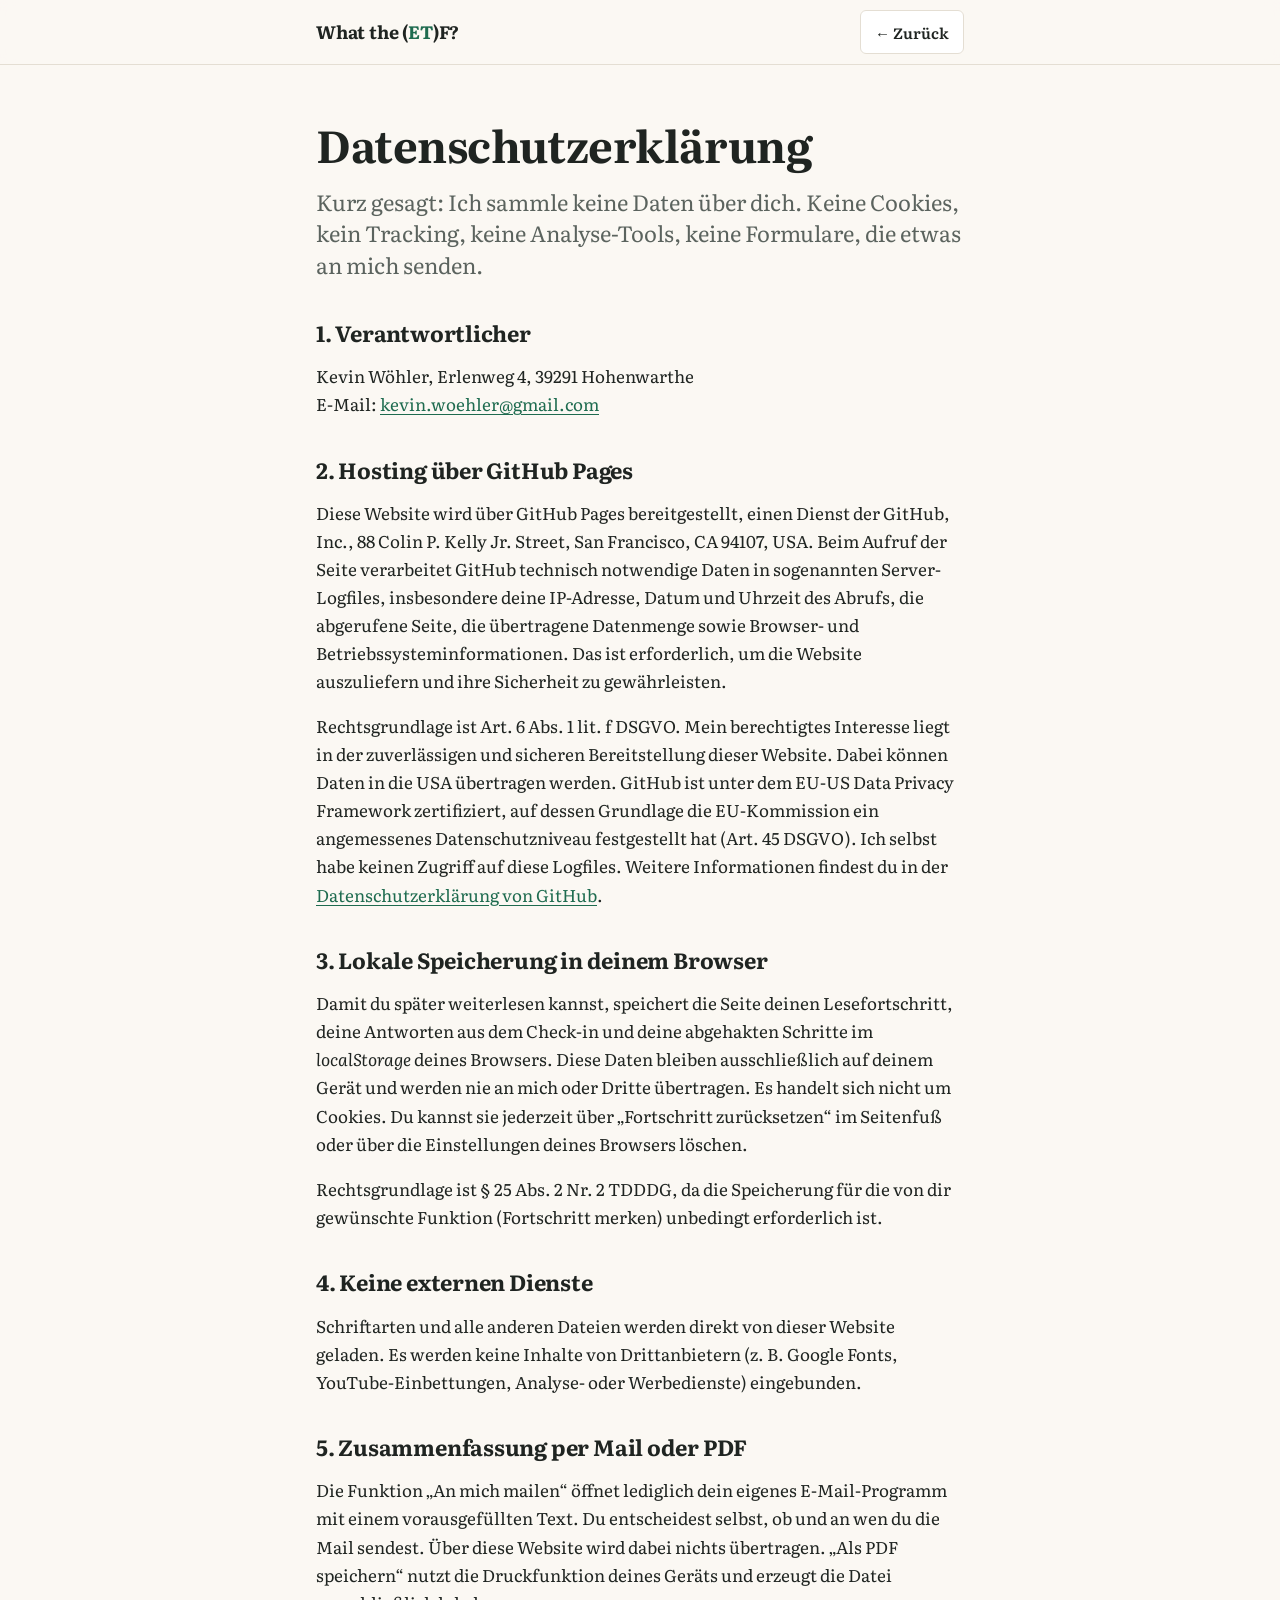
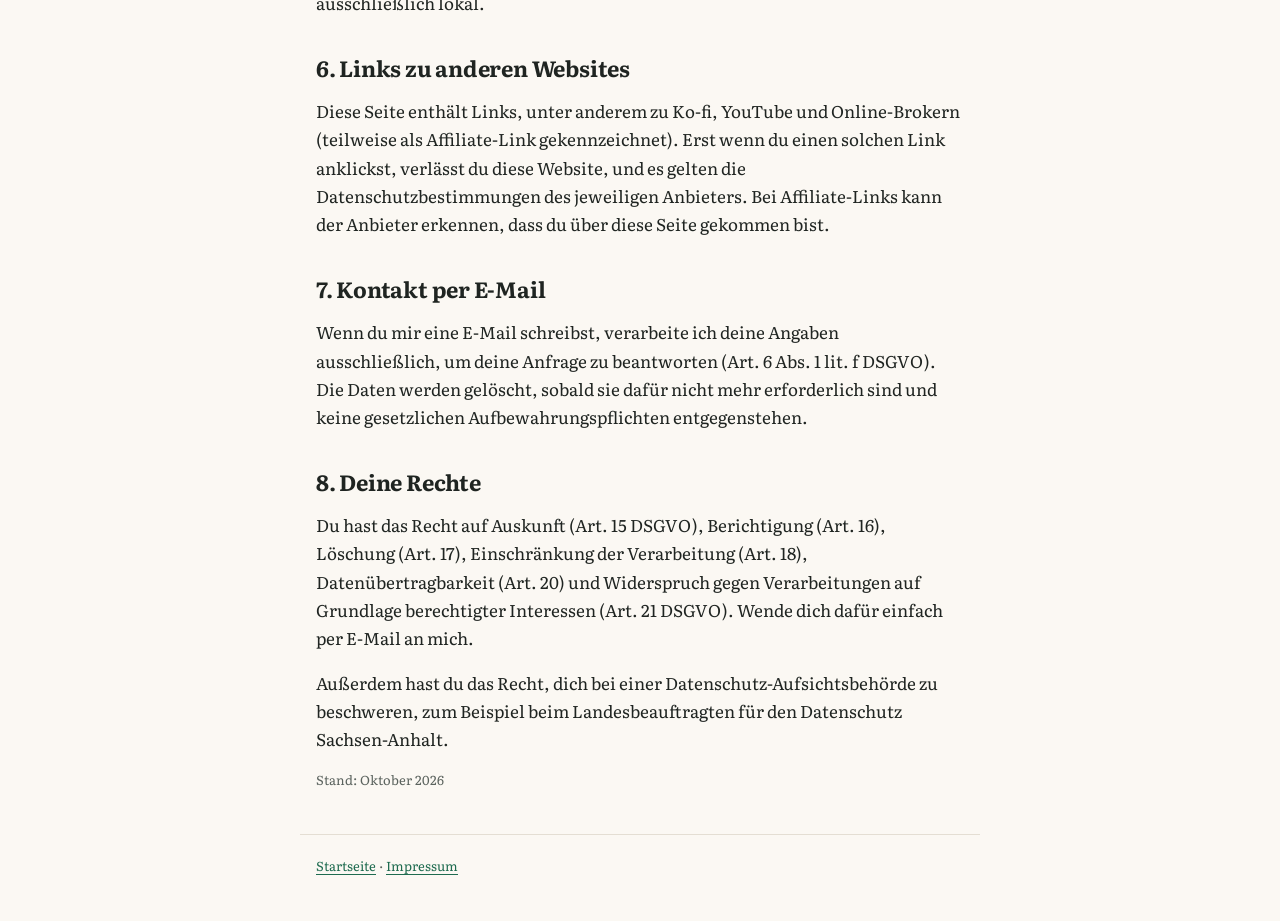
==== commit caf9c227: "Favicon: 'ET' aus Literata auf Grün, plus .ico und Apple-Touch-Icon Co-Authored-By: Claude Opus 5.5 " ====
--- a/datenschutz.html
+++ b/datenschutz.html
@@ -5,7 +5,9 @@
   <meta name="viewport" content="width=device-width, initial-scale=1">
   <title>Datenschutz – What the (ET)F?</title>
   <meta name="robots" content="noindex">
+  <link rel="icon" href="favicon.ico" sizes="48x48">
   <link rel="icon" href="favicon.svg" type="image/svg+xml">
+  <link rel="apple-touch-icon" href="apple-touch-icon.png">
   <link rel="stylesheet" href="css/style.css">
   <script>try{const t=localStorage.getItem("wtetf:theme");if(t)document.documentElement.dataset.theme=t}catch(e){}</script>
 </head>
--- a/css/style.css
+++ b/css/style.css
@@ -15,7 +15,7 @@
   --danger-soft: #F7E5E3;
   --band: #1F2421;
   --paid: #3B5B92;
-  --radius: 14px;
+  --radius: 6px;          /* eine Form für Karten, Buttons, Pillen, Felder */
   --font: 'Literata', Charter, 'Iowan Old Style', Georgia, serif;
   --fs-meta: .8125rem;   /* 13px Kleingedrucktes, Labels */
   --fs-small: .9375rem;  /* 15px Sekundärtext, Bedienelemente */
@@ -77,23 +77,25 @@
 .progress { min-width: 0; height: 28px; display: flex; align-items: center; gap: 10px; justify-self: center; width: min(100%, 190px); }
 .progress svg { flex: 1; min-width: 0; width: 100%; height: 100%; overflow: visible; }
 .progress-count { font: 600 var(--fs-meta) var(--font); font-variant-numeric: tabular-nums lining-nums; color: var(--muted); white-space: nowrap; }
+.progress-track { stroke: var(--line); stroke-width: 1.5; vector-effect: non-scaling-stroke; }
 .progress-line { fill: none; stroke: var(--accent); stroke-width: 2.2; vector-effect: non-scaling-stroke; stroke-linejoin: round; stroke-linecap: round; transition: all .5s ease; }
-.menu-btn { white-space: nowrap; min-height: 44px; padding: 0 14px; border: 1px solid var(--line); background: var(--surface); color: var(--ink); border-radius: 999px; font: 600 var(--fs-small) var(--font); cursor: pointer; }
+.menu-btn { white-space: nowrap; min-height: 44px; padding: 0 14px; border: 1px solid var(--line); background: var(--surface); color: var(--ink); border-radius: var(--radius); font: 600 var(--fs-small) var(--font); cursor: pointer; }
 
 .toc {
   position: fixed; top: 65px; right: max(0px, calc((100vw - 680px) / 2)); z-index: 9; width: min(360px, 100%);
-  max-height: calc(100dvh - 57px); overflow: auto;
+  max-height: calc(100dvh - 73px); overflow: auto;
   background: var(--surface); border: 1px solid var(--line); border-radius: var(--radius);
   padding: 8px 16px 16px; box-shadow: 0 12px 32px rgb(0 0 0 / .12);
 }
 .toc ol { list-style: none; margin: 0 0 16px; padding: 0; }
-.toc-jump { display: flex; align-items: center; min-height: 48px; margin: 8px 0 12px; padding: 0 14px; border-radius: var(--radius); background: var(--accent); color: var(--accent-ink) !important; font-weight: 600; text-decoration: none; border: 0 !important; }
+.toc-jump { display: flex; flex-direction: column; align-items: flex-start !important; justify-content: center; gap: 2px; min-height: 56px; margin: 8px 0 12px; padding: 10px 14px; border-radius: var(--radius); background: var(--accent); color: var(--accent-ink) !important; font-weight: 600; text-decoration: none; border: 0 !important; }
+.toc-jump small { font-weight: 400; font-size: var(--fs-meta); opacity: .9; }
 .toc-label { font-size: var(--fs-meta); font-weight: 600; color: var(--muted); margin: 0 0 4px; padding: 0; }
 .theme-pick { border: 0; padding: 0; margin: 0 0 8px; display: grid; grid-template-columns: repeat(3, 1fr); gap: 6px; }
 .theme-pick legend { grid-column: 1 / -1; margin-bottom: 6px; }
 .theme-pick label { cursor: pointer; }
 .theme-pick input { position: absolute; opacity: 0; }
-.theme-pick span { display: flex; align-items: center; justify-content: center; min-height: 44px; border: 1.5px solid var(--line); border-radius: 999px; font-size: var(--fs-small); }
+.theme-pick span { display: flex; align-items: center; justify-content: center; min-height: 44px; border: 1.5px solid var(--line); border-radius: var(--radius); font-size: var(--fs-small); }
 .theme-pick input:checked + span { border-color: var(--accent); background: var(--accent-soft); color: var(--accent); font-weight: 600; }
 .theme-pick input:focus-visible + span { outline: 3px solid var(--accent); outline-offset: 2px; }
 .toc a { display: flex; gap: 10px; align-items: center; min-height: 44px; color: var(--ink); text-decoration: none; border-bottom: 1px solid var(--line); }
@@ -109,7 +111,7 @@
 html:not(.js) .chapter { border-bottom: 1px solid var(--line); margin-bottom: 32px; }
 .meta { margin: -4px 0 20px; }
 .lead { hyphens: manual; font-size: clamp(1.125rem, 4.6vw, var(--fs-h3)); line-height: 1.45; color: var(--muted); margin-top: 0; }
-.badge { text-transform: none; letter-spacing: 0; font-weight: 600; font-size: var(--fs-meta); padding: 4px 10px; border-radius: 999px; background: var(--accent-soft); color: var(--accent); }
+.badge { text-transform: none; letter-spacing: 0; font-weight: 600; font-size: var(--fs-meta); padding: 4px 10px; border-radius: var(--radius); background: var(--accent-soft); color: var(--accent); }
 .aha { padding: 14px 18px; background: var(--accent-soft); border-radius: var(--radius); margin: 28px 0 0; }
 .personal { background: var(--accent-soft); border-radius: var(--radius); padding: 14px 16px; margin-bottom: 24px; }
 .personal p { margin: 0 0 6px; } .personal p:last-child { margin: 0; }
@@ -119,7 +121,7 @@
 /* Buttons */
 .btn {
   display: inline-flex; align-items: center; justify-content: center; gap: 8px; min-height: 48px;
-  padding: 10px 20px; border-radius: 999px; border: 1.5px solid var(--ink); background: transparent;
+  padding: 10px 20px; border-radius: var(--radius); border: 1.5px solid var(--ink); background: transparent;
   color: var(--ink); font: 600 1rem/1.25 var(--font); text-decoration: none; cursor: pointer; text-align: center; hyphens: manual;
   transition: transform .15s ease, background .15s ease;
 }
@@ -147,7 +149,7 @@
 .disclaimer-box h2 { font-size: var(--fs-h3); }
 .disclaimer-box p { font-size: var(--fs-small); }
 .checkin .btn-primary { width: 100%; }
-.checkin-progress { font: 600 var(--fs-meta) var(--font); font-variant-numeric: tabular-nums lining-nums; letter-spacing: .06em; text-transform: uppercase; color: var(--accent); margin: 0 0 8px; }
+.checkin-progress { font: 400 var(--fs-small) var(--font); font-variant-numeric: tabular-nums lining-nums; color: var(--muted); margin: 0 0 6px; }
 .checkin-nav { display: flex; justify-content: space-between; gap: 12px; }
 .checkin-nav [data-step-skip], .checkin-nav [data-step-next] { margin-left: auto; }
 .checkin-error { color: var(--danger); font-weight: 600; margin: 0 0 12px; }
@@ -169,13 +171,13 @@
 .slider output { font-weight: 600; color: var(--accent); font-variant-numeric: tabular-nums lining-nums; }
 input[type=range] { width: 100%; height: 44px; accent-color: var(--accent); margin: 0; }
 .chart { width: 100%; height: auto; display: block; margin: 8px 0; overflow: visible; }
-.chart text { font: 400 9px var(--font); font-variant-numeric: tabular-nums lining-nums; fill: var(--muted); }
+.chart text { font: 400 11px var(--font); font-variant-numeric: tabular-nums lining-nums; fill: var(--muted); }
 
 .bars { display: grid; gap: 10px; margin: 8px 0; }
 .bar-label { display: flex; justify-content: space-between; font-size: var(--fs-small); margin-bottom: 4px; }
 .bar-label strong { font-variant-numeric: tabular-nums lining-nums; }
-.bar-track { height: 14px; background: var(--bg); border-radius: 999px; overflow: hidden; }
-.bar-fill { height: 100%; border-radius: 999px; background: var(--muted); transition: width .35s ease; }
+.bar-track { height: 14px; background: var(--bg); border-radius: var(--radius); overflow: hidden; }
+.bar-fill { height: 100%; border-radius: var(--radius); background: var(--muted); transition: width .35s ease; }
 .bar-fill.good { background: var(--accent); }
 .bar-fill.bad { background: var(--danger); }
 
@@ -196,7 +198,7 @@
 .key-gain { background: var(--accent); }
 .key-band { background: var(--band); height: 3px; opacity: .6; }
 .stats { display: grid; grid-template-columns: repeat(3, 1fr); gap: 6px; margin: 14px 0 8px; }
-.stats div { background: var(--bg); border-radius: 10px; padding: 8px 6px 8px 8px; min-width: 0; }
+.stats div { background: var(--bg); border-radius: var(--radius); padding: 8px 6px 8px 8px; min-width: 0; }
 .stats dt { font-size: var(--fs-meta); hyphens: manual; overflow-wrap: normal; line-height: 1.3; color: var(--muted); }
 .stats dd { margin: 0; font-weight: 600; font-variant-numeric: tabular-nums lining-nums; font-size: var(--fs-body); letter-spacing: -0.01em; }
 
@@ -209,14 +211,14 @@
 .more p { margin: 0 0 12px; }
 .risks { list-style: none; padding: 0; margin: 16px 0 0; }
 .risks > li { padding: 14px 0 6px; border-top: 1px solid var(--line); }
-.risks .risk { font-weight: 600; margin: 0 0 4px; }
-.risks .calm { margin: 0; }
+.risks .risk { font-size: var(--fs-small); font-weight: 600; color: var(--muted); margin: 0 0 2px; }
+.risks .calm { margin: 0; color: var(--ink); }
 .risks .more { margin-top: 2px; }
 .risks .more summary { font-size: var(--fs-small); min-height: 40px; }
 .mine { border-color: var(--accent); }
 .etf-row { padding: 12px 0; border-top: 1px solid var(--line); display: grid; gap: 6px; }
 .mono { font: 400 var(--fs-meta) var(--font); font-variant-numeric: tabular-nums lining-nums; color: var(--muted); }
-.pill { display: inline-block; font-size: var(--fs-meta); padding: 4px 10px; border-radius: 999px; background: var(--accent-soft); color: var(--accent); margin: 2px 2px 2px 0; font-weight: 600; }
+.pill { display: inline-block; font-size: var(--fs-meta); padding: 4px 10px; border-radius: var(--radius); background: var(--accent-soft); color: var(--accent); margin: 2px 2px 2px 0; font-weight: 600; }
 
 /* Flip-Karten */
 .flips { display: grid; gap: 12px; }
@@ -230,8 +232,8 @@
 
 /* Listen, Tabs, Vergleich */
 .facts { padding-left: 1.1em; } .facts li { margin-bottom: 12px; }
-.tablist { display: grid; grid-template-columns: 1fr 1fr; gap: 6px; background: var(--bg); padding: 4px; border-radius: 999px; margin-bottom: 14px; }
-.tablist button { min-height: 44px; border: 0; border-radius: 999px; background: none; color: var(--ink); font: 600 var(--fs-small) var(--font); cursor: pointer; }
+.tablist { display: grid; grid-template-columns: 1fr 1fr; gap: 4px; background: var(--bg); padding: 4px; border-radius: var(--radius); margin-bottom: 14px; }
+.tablist button { min-height: 44px; border: 0; border-radius: 4px; background: none; color: var(--ink); font: 600 var(--fs-small) var(--font); cursor: pointer; }
 .tablist button[aria-selected=true] { background: var(--accent); color: var(--accent-ink); }
 .pros-cons { list-style: none; padding: 0; }
 .pros-cons li { padding: 8px 0 8px 30px; position: relative; border-top: 1px solid var(--line); }
@@ -258,9 +260,11 @@
 /* Schritte, Broker, Zusammenfassung */
 .steps-card { background: var(--surface); border: 1.5px solid var(--accent); border-radius: var(--radius); padding: 16px; margin: 8px 0 32px; transition: background .5s ease; }
 .steps-count { font-size: var(--fs-small); font-weight: 600; color: var(--accent); margin: 0 0 10px; font-variant-numeric: tabular-nums lining-nums; }
-.steps-done { margin: 12px 0 0; font-weight: 600; }
+.steps-when { font-size: var(--fs-meta); font-weight: 600; color: var(--muted); margin: 14px 0 0; }
+.steps-when:first-of-type { margin-top: 0; }
+.steps-done { margin: 14px 0 0; font-weight: 600; }
+.steps-done.rise { animation: rise .6s cubic-bezier(.16, 1, .3, 1); }
 .steps-card.complete { background: var(--accent-soft); }
-.steps-card.celebrate .steps-done { animation: rise .6s cubic-bezier(.16, 1, .3, 1); }
 @keyframes rise { from { opacity: 0; transform: translateY(8px); } }
 .steps { padding-left: 0; list-style: none; margin: 0; }
 .steps li { border-top: 1px solid var(--line); padding: 6px 0; }
@@ -270,8 +274,8 @@
 .broker { display: block; padding: 14px 16px; border: 1.5px solid var(--line); border-radius: var(--radius); background: var(--surface); color: var(--ink); text-decoration: none; }
 .broker strong { color: var(--accent); }
 .broker small { display: block; color: var(--muted); margin-top: 4px; }
-.summary-text { display: none; hyphens: manual; white-space: pre-wrap; font: var(--fs-small)/1.55 var(--font); background: var(--bg); padding: 14px; border-radius: 10px; margin: 0 0 8px; max-height: 320px; overflow: auto; }
-.kofi-line { text-align: center; color: var(--muted); font-size: var(--fs-small); margin: 32px auto 0; max-width: 46ch; }
+.summary-text { hyphens: manual; white-space: pre-wrap; font: var(--fs-small)/1.55 var(--font); background: var(--bg); padding: 14px; border-radius: var(--radius); margin: 0 0 8px; max-height: 320px; overflow: auto; }
+.kofi-line { text-align: center; color: var(--muted); font-size: var(--fs-small); margin: 24px auto 0; max-width: 46ch; }
 .chart .chart-strong { font-weight: 600; fill: var(--ink); }
 .chart .chart-on-fill { fill: var(--surface); }
 .finale { hyphens: manual; text-wrap: balance; font-weight: 700; letter-spacing: -0.01em; font-size: clamp(1.5rem, 5.5vw, 2rem); line-height: 1.2; text-align: center; margin: 48px 0 16px; }
@@ -311,5 +315,6 @@
   body { background: #fff; color: #000; }
   .summary { border: 0; padding: 0; }
   .summary-text { display: block; max-height: none; overflow: visible; background: none; font-size: 11pt; }
+  .summary-peek > summary { display: none; }
   .finale, .kofi-line, .consent { display: none !important; }
 }
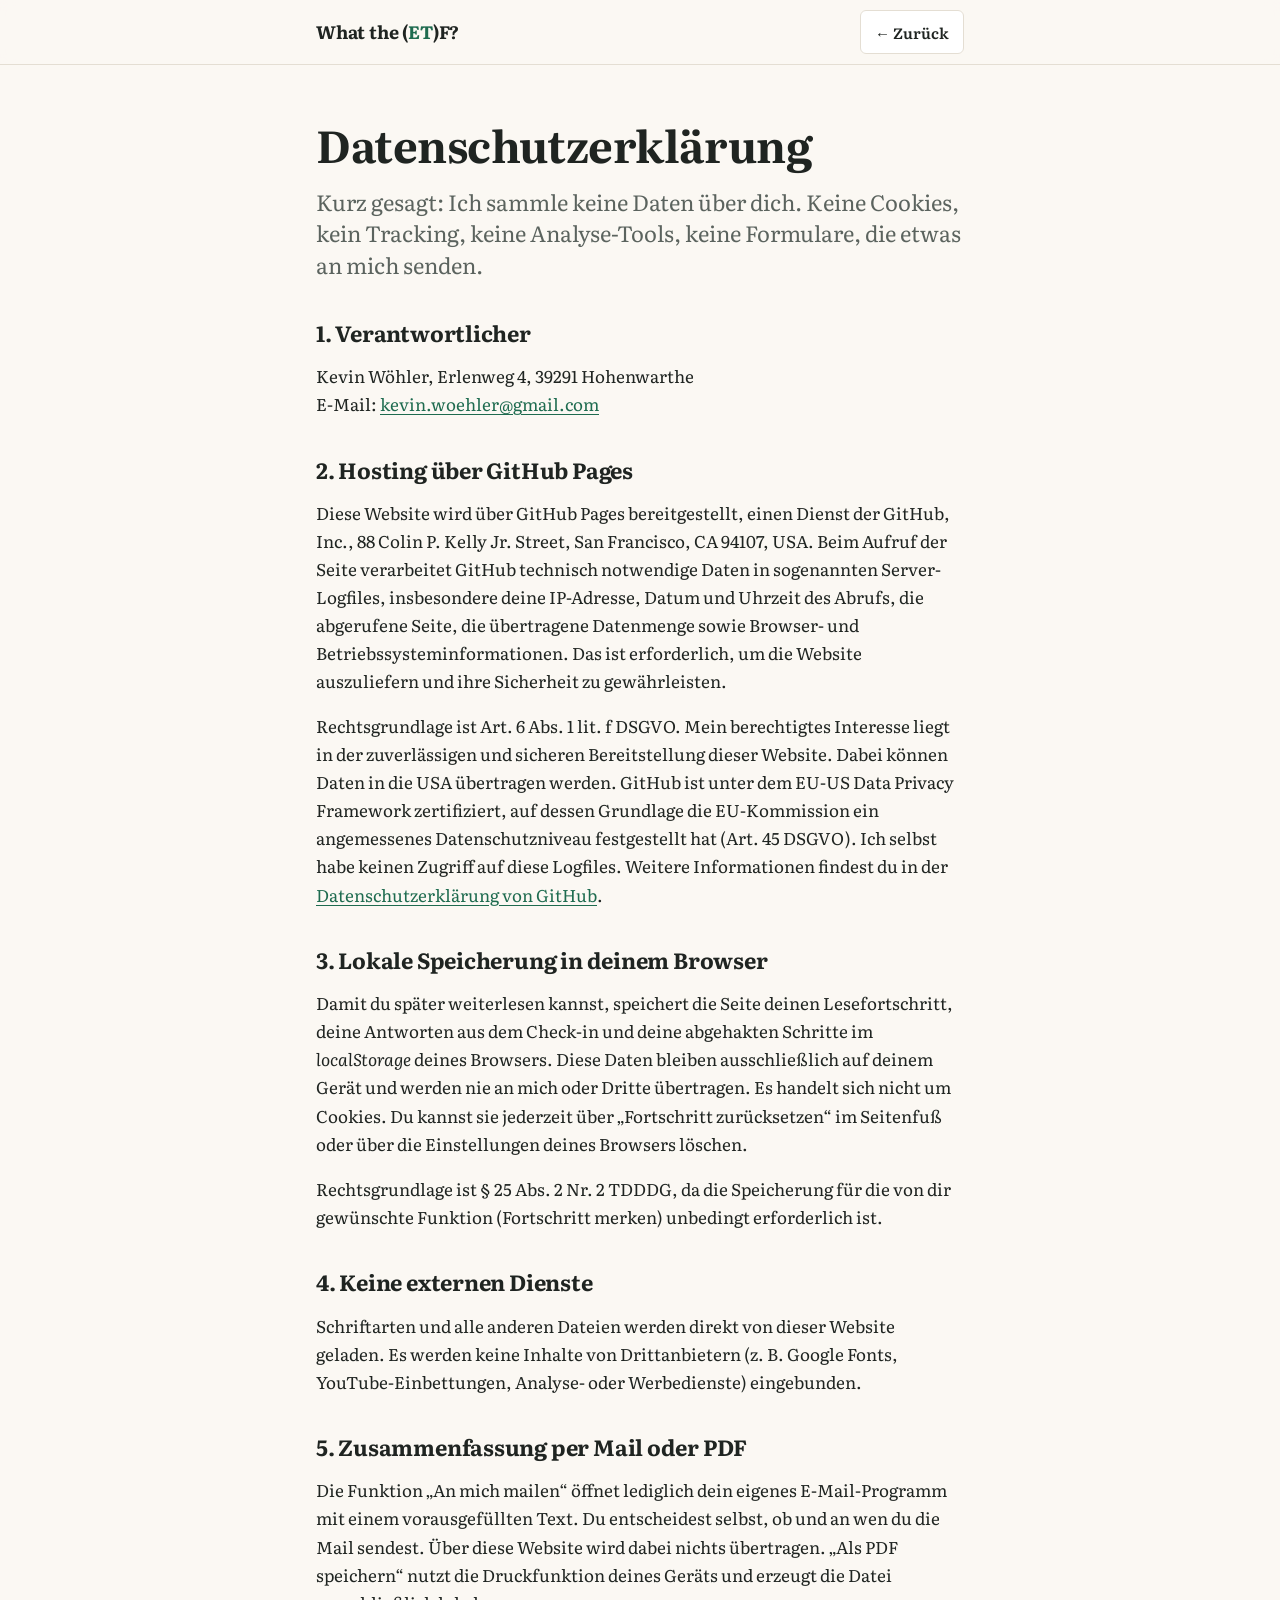
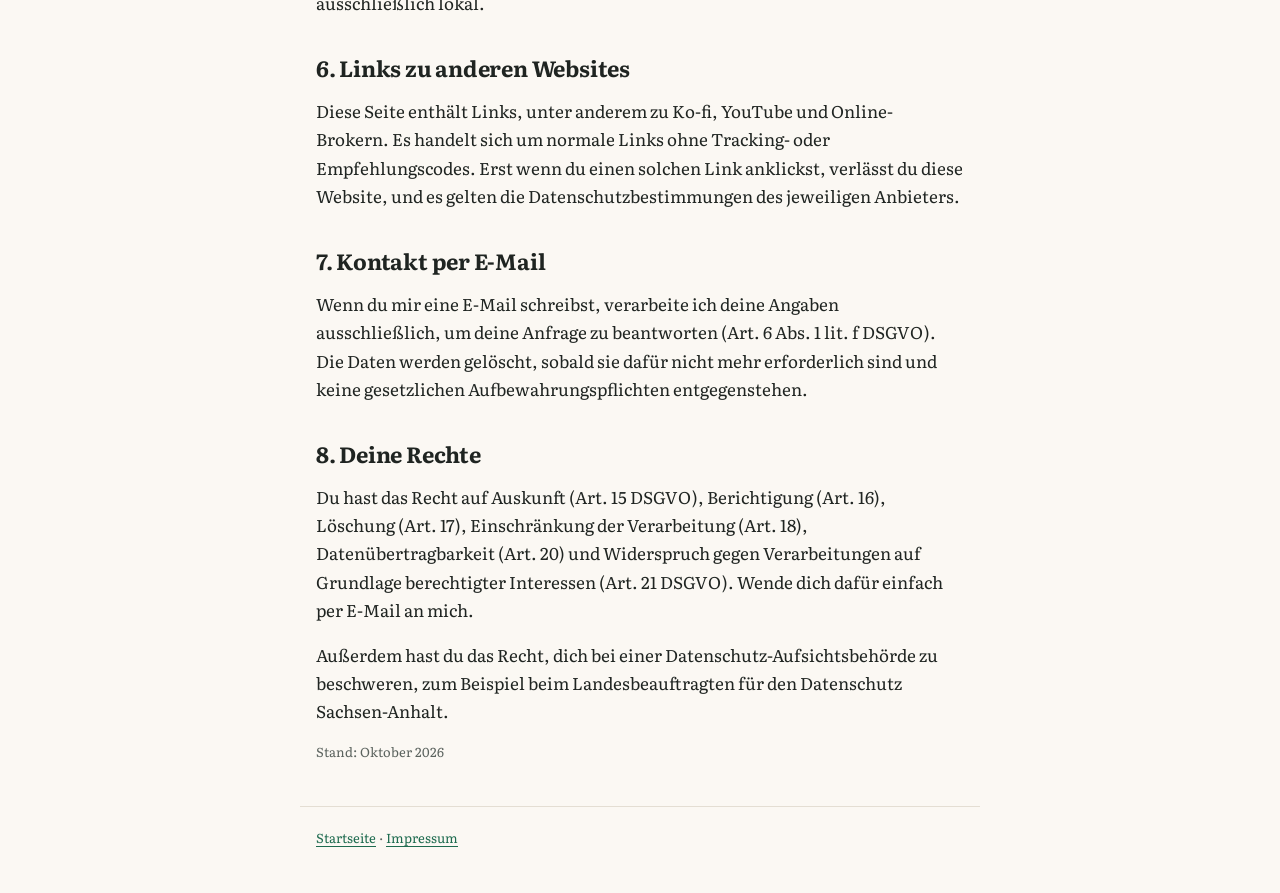
==== commit b6b82da7: "Anbieter als neutrale Karten, alle Affiliate-Hinweise entfernt - Trade Republic, ING (früher ING-DiB" ====
--- a/datenschutz.html
+++ b/datenschutz.html
@@ -41,7 +41,7 @@
     <p>Die Funktion „An mich mailen“ öffnet lediglich dein eigenes E-Mail-Programm mit einem vorausgefüllten Text. Du entscheidest selbst, ob und an wen du die Mail sendest. Über diese Website wird dabei nichts übertragen. „Als PDF speichern“ nutzt die Druckfunktion deines Geräts und erzeugt die Datei ausschließlich lokal.</p>
 
     <h2>6. Links zu anderen Websites</h2>
-    <p>Diese Seite enthält Links, unter anderem zu Ko-fi, YouTube und Online-Brokern (teilweise als Affiliate-Link gekennzeichnet). Erst wenn du einen solchen Link anklickst, verlässt du diese Website, und es gelten die Datenschutzbestimmungen des jeweiligen Anbieters. Bei Affiliate-Links kann der Anbieter erkennen, dass du über diese Seite gekommen bist.</p>
+    <p>Diese Seite enthält Links, unter anderem zu Ko-fi, YouTube und Online-Brokern. Es handelt sich um normale Links ohne Tracking- oder Empfehlungscodes. Erst wenn du einen solchen Link anklickst, verlässt du diese Website, und es gelten die Datenschutzbestimmungen des jeweiligen Anbieters.</p>
 
     <h2>7. Kontakt per E-Mail</h2>
     <p>Wenn du mir eine E-Mail schreibst, verarbeite ich deine Angaben ausschließlich, um deine Anfrage zu beantworten (Art. 6 Abs. 1 lit. f DSGVO). Die Daten werden gelöscht, sobald sie dafür nicht mehr erforderlich sind und keine gesetzlichen Aufbewahrungspflichten entgegenstehen.</p>
--- a/css/style.css
+++ b/css/style.css
@@ -122,7 +122,7 @@
 .btn {
   display: inline-flex; align-items: center; justify-content: center; gap: 8px; min-height: 48px;
   padding: 10px 20px; border-radius: var(--radius); border: 1.5px solid var(--ink); background: transparent;
-  color: var(--ink); font: 600 1rem/1.25 var(--font); text-decoration: none; cursor: pointer; text-align: center; hyphens: manual;
+  color: var(--ink); font: 600 1rem/1.35 var(--font); text-decoration: none; cursor: pointer; text-align: center; hyphens: manual;
   transition: transform .15s ease, background .15s ease;
 }
 .btn:active { transform: scale(.98); }
@@ -130,6 +130,7 @@
 .btn-danger { border-color: var(--danger); color: var(--danger); }
 .btn:disabled { opacity: .45; cursor: not-allowed; }
 .btn-row { display: flex; flex-wrap: wrap; gap: 10px; margin: 12px 0; }
+.btn-block { display: flex; width: 100%; margin: 4px 0 12px; }
 .btn-row .btn { flex: 1 1 220px; }
 .link-btn { background: none; border: 0; padding: 8px 0; color: var(--muted); font: inherit; text-decoration: underline; cursor: pointer; min-height: 44px; }
 
@@ -165,7 +166,8 @@
 .widget, .card { background: var(--surface); border: 1px solid var(--line); border-radius: var(--radius); padding: 18px 16px; margin: 24px 0; }
 .widget-title { font-size: var(--fs-h3); margin-top: 0; }
 .widget > h3:first-child, .card > h3:first-child, details > h3:first-child { margin-top: 0; }
-.widget-result { font-weight: 600; min-height: 1.6em; }
+.widget-result { font-weight: 600; }
+.widget-result:empty { display: none; }  /* kein leerer Platzhalter vor dem ersten Klick */
 .slider { display: block; margin: 14px 0; }
 .slider span { display: block; font-weight: 400; margin-bottom: 4px; }
 .slider output { font-weight: 600; color: var(--accent); font-variant-numeric: tabular-nums lining-nums; }
@@ -181,7 +183,10 @@
 .bar-fill.good { background: var(--accent); }
 .bar-fill.bad { background: var(--danger); }
 
-.basket-grid { display: grid; grid-template-columns: 1fr 1.6fr; gap: 16px; align-items: start; margin-bottom: 12px; }
+.basket-grid { display: grid; grid-template-columns: 1fr 1.6fr; gap: 16px; align-items: stretch; margin-bottom: 12px; }
+.basket-col { display: flex; flex-direction: column; }
+.basket-col .dots, .basket-col .single { flex: 1; }
+.single { display: grid; place-items: center; }  /* einzelne Aktie mittig, Beträge unten auf einer Linie */
 .basket-label { font-size: var(--fs-small); margin: 0 0 8px; }
 .basket-value { font-weight: 600; font-variant-numeric: tabular-nums lining-nums; margin: 8px 0 0; }
 .single i { display: block; width: 64px; height: 64px; border-radius: 50%; background: var(--accent); transition: transform .6s ease, opacity .6s ease, background .6s ease; }
@@ -209,12 +214,24 @@
 .more summary { cursor: pointer; display: inline-flex; align-items: center; min-height: 44px; color: var(--accent); font-weight: 600; text-decoration: underline; text-underline-offset: 3px; }
 .more[open] summary { margin-bottom: 4px; }
 .more p { margin: 0 0 12px; }
-.risks { list-style: none; padding: 0; margin: 16px 0 0; }
-.risks > li { padding: 14px 0 6px; border-top: 1px solid var(--line); }
-.risks .risk { font-size: var(--fs-small); font-weight: 600; color: var(--muted); margin: 0 0 2px; }
-.risks .calm { margin: 0; color: var(--ink); }
-.risks .more { margin-top: 2px; }
-.risks .more summary { font-size: var(--fs-small); min-height: 40px; }
+.worries { margin: 20px 0 8px; }
+.worries-head { position: sticky; top: 65px; z-index: 2; background: var(--bg); padding: 8px 0 12px; }
+.worries-count { margin: 0 0 8px; font-size: var(--fs-small); font-weight: 600; color: var(--accent); font-variant-numeric: tabular-nums lining-nums; }
+.worry-bar { display: grid; grid-template-columns: repeat(5, 1fr); gap: 4px; }
+.worry-bar i { height: 6px; border-radius: 3px; background: var(--line); transition: background .4s ease; }
+.worry-bar i.on { background: var(--accent); }
+.worry { background: var(--surface); border: 1px solid var(--line); border-radius: var(--radius); padding: 18px 16px 16px; margin-bottom: 10px; transition: background .4s ease, border-color .4s ease; }
+.worry.resolved { border-color: var(--accent); }
+.worry.open { background: var(--accent-soft); }
+.worry-q { font-size: var(--fs-h3); margin: 0 0 12px; }
+.worry-a p { margin: 0 0 10px; }
+.worry-tag { display: inline-block; font-size: var(--fs-meta); font-weight: 600; color: var(--accent); }
+.worry-tag::before { content: '✓ '; }
+.worry-a .more summary { font-size: var(--fs-small); min-height: 40px; }
+.worry-btn { margin: 4px 0 0; }
+.worry:not(.resolved) .worry-btn { background: var(--accent); border-color: var(--accent); color: var(--accent-ink); }
+.worries-done { font-weight: 600; margin: 14px 0 0; }
+.worry-a.rise, .worries-done.rise { animation: rise .5s cubic-bezier(.16, 1, .3, 1); }
 .mine { border-color: var(--accent); }
 .etf-row { padding: 12px 0; border-top: 1px solid var(--line); display: grid; gap: 6px; }
 .mono { font: 400 var(--fs-meta) var(--font); font-variant-numeric: tabular-nums lining-nums; color: var(--muted); }
@@ -270,15 +287,25 @@
 .steps li { border-top: 1px solid var(--line); padding: 6px 0; }
 .steps li:first-child { border-top: 0; }
 .steps input:checked + span { color: var(--muted); }
-.brokers { display: grid; gap: 10px; margin: 12px 0 24px; }
-.broker { display: block; padding: 14px 16px; border: 1.5px solid var(--line); border-radius: var(--radius); background: var(--surface); color: var(--ink); text-decoration: none; }
-.broker strong { color: var(--accent); }
-.broker small { display: block; color: var(--muted); margin-top: 4px; }
+.brokers { display: grid; gap: 10px; margin: 12px 0 10px; }
+@media (min-width: 720px) { .brokers { grid-template-columns: repeat(3, 1fr); } }
+.broker { display: flex; flex-direction: column; gap: 4px; padding: 16px; border: 1.5px solid var(--line); border-radius: var(--radius); background: var(--surface); color: var(--ink); text-decoration: none; transition: border-color .2s ease; }
+.broker:hover, .broker:focus-visible { border-color: var(--accent); }
+.broker strong { font-size: var(--fs-h3); line-height: 1.2; }
+.broker strong small { font-size: var(--fs-meta); font-weight: 400; color: var(--muted); }
+.broker-kind { font-size: var(--fs-meta); color: var(--muted); }
+.broker > span:not([class]) { font-size: var(--fs-small); flex: 1; }
+.broker-go { margin-top: 8px; color: var(--accent); font-weight: 600; }
 .summary-text { hyphens: manual; white-space: pre-wrap; font: var(--fs-small)/1.55 var(--font); background: var(--bg); padding: 14px; border-radius: var(--radius); margin: 0 0 8px; max-height: 320px; overflow: auto; }
-.kofi-line { text-align: center; color: var(--muted); font-size: var(--fs-small); margin: 24px auto 0; max-width: 46ch; }
+.kofi { border: 1.5px solid var(--accent); text-align: center; margin-top: 8px; }
+.kofi h3 { margin-top: 0; }
+.kofi p { max-width: 46ch; margin: 0 auto 4px; }
+.kofi .btn-block { margin: 12px 0 0; }
 .chart .chart-strong { font-weight: 600; fill: var(--ink); }
 .chart .chart-on-fill { fill: var(--surface); }
-.finale { hyphens: manual; text-wrap: balance; font-weight: 700; letter-spacing: -0.01em; font-size: clamp(1.5rem, 5.5vw, 2rem); line-height: 1.2; text-align: center; margin: 48px 0 16px; }
+/* Beschriftung mit Hintergrund in Kartenfarbe – Linien laufen sichtbar dahinter durch */
+.chart .chart-halo { paint-order: stroke; stroke: var(--surface); stroke-width: 5px; stroke-linejoin: round; fill: var(--ink); }
+.finale { hyphens: manual; text-wrap: balance; font-weight: 700; letter-spacing: -0.01em; font-size: clamp(1.5rem, 5.5vw, 2rem); line-height: 1.2; text-align: center; margin: 48px 0 32px; }
 .finale span { display: block; text-wrap: balance; }
 .finale em { color: var(--accent); }
 
@@ -316,5 +343,5 @@
   .summary { border: 0; padding: 0; }
   .summary-text { display: block; max-height: none; overflow: visible; background: none; font-size: 11pt; }
   .summary-peek > summary { display: none; }
-  .finale, .kofi-line, .consent { display: none !important; }
-}
+  .finale, .kofi, .consent { display: none !important; }
+}
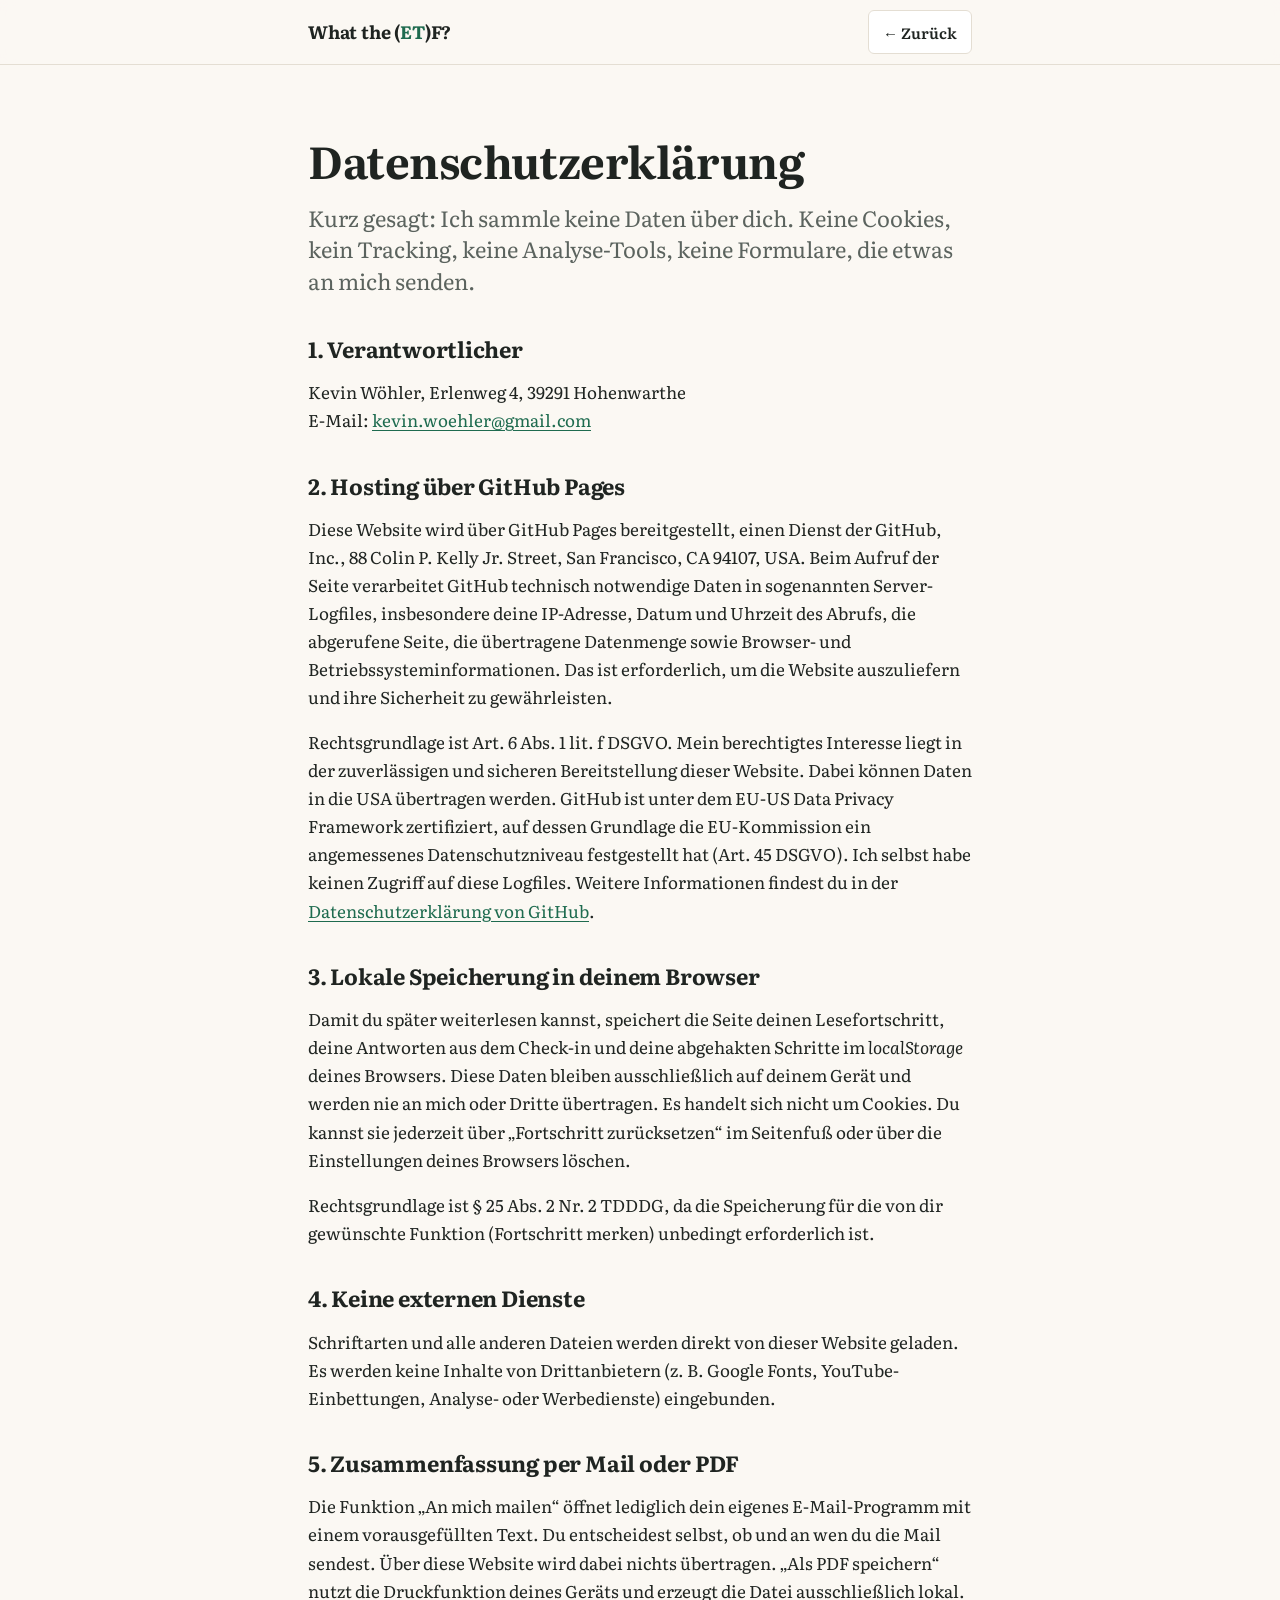
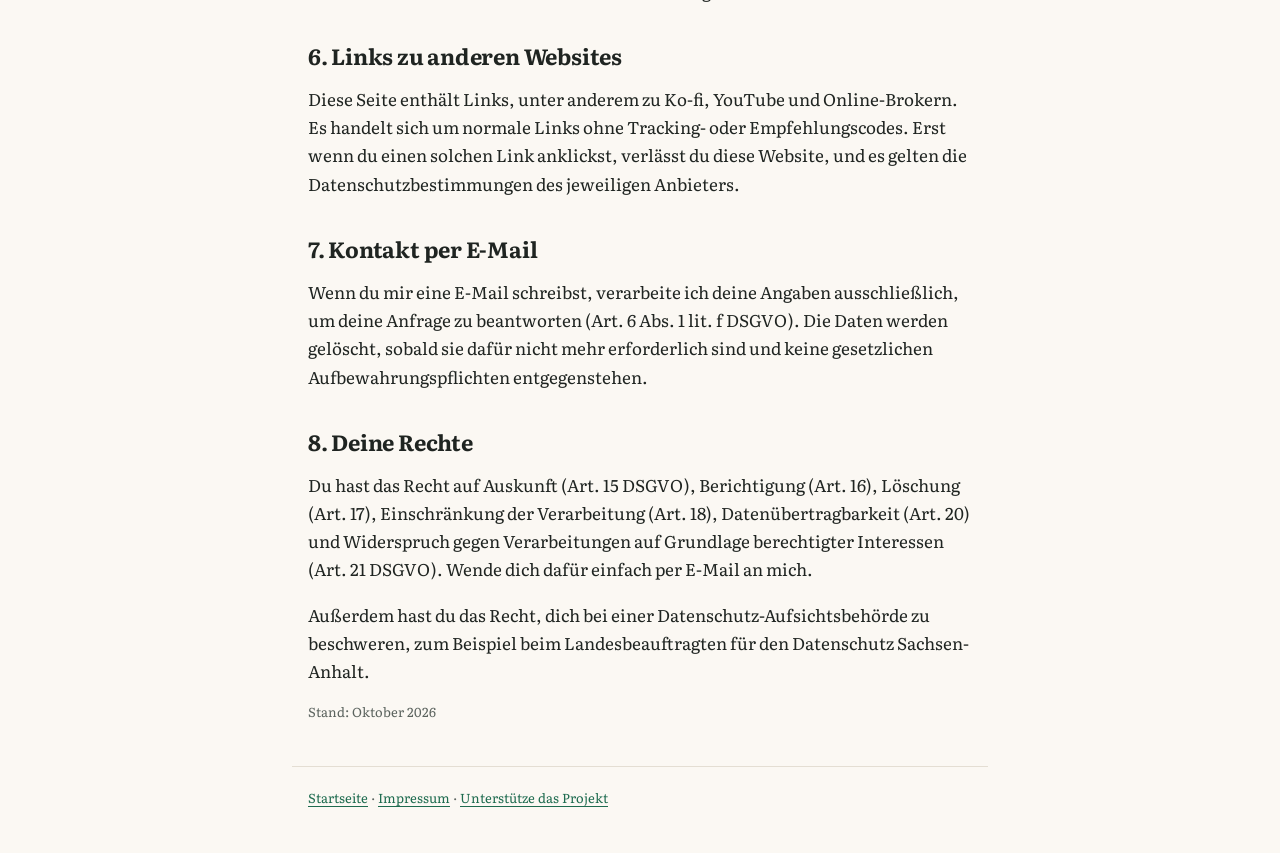
==== commit 86c7e083: "Footer: Link „Unterstütze das Projekt“ zur Ko-fi-Seite - Auf allen Kapiteln sowie Impressum und Date" ====
--- a/datenschutz.html
+++ b/datenschutz.html
@@ -53,7 +53,7 @@
     <p class="fineprint">Stand: Oktober 2026</p>
   </main>
   <footer class="footer">
-    <p><a href="index.html">Startseite</a> · <a href="impressum.html">Impressum</a></p>
+    <p><a href="index.html">Startseite</a> · <a href="impressum.html">Impressum</a> · <a href="https://ko-fi.com/wasdutunkannst" rel="noopener" target="_blank">Unterstütze das Projekt<span class="sr-only"> (öffnet in neuem Tab)</span></a></p>
   </footer>
 </body>
 </html>
--- a/css/style.css
+++ b/css/style.css
@@ -9,12 +9,16 @@
   --muted: #5B635E;
   --line: #E4DED3;
   --accent: #1E6B4F;
-  --accent-soft: #E3F0EA;
+  --accent-soft: #DCEBE3;
+  --accent-fill: #1E6B4F;   /* Füllfläche gefüllter Buttons */
+  --tile: #FBF8F3;          /* Zahlenkacheln in Karten – im Dunkeln heller als die Karte */
   --accent-ink: #FFFFFF;
   --danger: #B4413C;
   --danger-soft: #F7E5E3;
   --band: #1F2421;
   --paid: #3B5B92;
+  --gold: #B08A2E;          /* Rahmen für die empfohlene Wahl */
+  --gold-ink: #7E6114;      /* Gold als Schrift, kontraststark */
   --radius: 6px;          /* eine Form für Karten, Buttons, Pillen, Felder */
   --font: 'Literata', Charter, 'Iowan Old Style', Georgia, serif;
   --fs-meta: .8125rem;   /* 13px Kleingedrucktes, Labels */
@@ -29,15 +33,17 @@
 @media (prefers-color-scheme: dark) {
   :root:not([data-theme="light"]) {
     --bg: #151916; --surface: #1D2320; --ink: #ECEAE4; --muted: #A3ABA6; --line: #2E3631;
-    --accent: #5FBF94; --accent-soft: #1F3A2F; --accent-ink: #0E1311;
-    --danger: #E3807A; --danger-soft: #3A2423; --band: #ECEAE4; --paid: #7F9FD9;
+    --accent: #5FBF94; --accent-soft: #1F3A2F; --accent-ink: #0E1311; --accent-fill: #469873;
+    --tile: #262D29;
+    --danger: #E3807A; --danger-soft: #3A2423; --band: #ECEAE4; --paid: #7F9FD9; --gold: #D4AF5A; --gold-ink: #E2C47A;
     color-scheme: dark;
   }
 }
 :root[data-theme="dark"] {
   --bg: #151916; --surface: #1D2320; --ink: #ECEAE4; --muted: #A3ABA6; --line: #2E3631;
-  --accent: #5FBF94; --accent-soft: #1F3A2F; --accent-ink: #0E1311;
-  --danger: #E3807A; --danger-soft: #3A2423; --band: #ECEAE4; --paid: #7F9FD9;
+  --accent: #5FBF94; --accent-soft: #1F3A2F; --accent-ink: #0E1311; --accent-fill: #469873;
+  --tile: #262D29;
+  --danger: #E3807A; --danger-soft: #3A2423; --band: #ECEAE4; --paid: #7F9FD9; --gold: #D4AF5A; --gold-ink: #E2C47A;
   color-scheme: dark;
 }
 
@@ -49,7 +55,11 @@
   margin: 0; background: var(--bg); color: var(--ink);
   font: 400 var(--fs-body)/1.65 var(--font);
   hyphens: auto; overflow-wrap: break-word;
-}
+  hyphenate-limit-chars: 8 4 4;  /* erst lange Wörter trennen */
+  -webkit-hyphenate-limit-before: 4; -webkit-hyphenate-limit-after: 4;
+}
+/* Große oder fette Kurztexte nie trennen */
+.flip-front, .flip-back, .widget-result, .stats, .steps-done, .worries-done, .worry-q, .broker, .pager, .aha strong { hyphens: manual; }
 h1, h2, h3 { line-height: 1.1; font-weight: 700; letter-spacing: -0.01em; hyphens: manual; text-wrap: balance; }
 h1 { font-size: var(--fs-h1); margin: .15em 0 .4em; }
 h2 { font-size: var(--fs-h2); margin: .2em 0 .35em; }
@@ -71,7 +81,7 @@
   backdrop-filter: blur(8px); -webkit-backdrop-filter: blur(8px);
   border-bottom: 1px solid var(--line);
 }
-.topbar-inner { max-width: 648px; margin: 0 auto; display: grid; grid-template-columns: auto minmax(0, 1fr) auto; align-items: center; gap: 12px; }
+.topbar-inner { max-width: 664px; margin: 0 auto; display: grid; grid-template-columns: auto minmax(0, 1fr) auto; align-items: center; gap: 12px; }
 .logo { font-weight: 700; font-size: 1.125rem; letter-spacing: -0.01em; color: var(--ink); text-decoration: none; white-space: nowrap; }
 .logo span { color: var(--accent); }
 .progress { min-width: 0; height: 28px; display: flex; align-items: center; gap: 10px; justify-self: center; width: min(100%, 190px); }
@@ -82,13 +92,13 @@
 .menu-btn { white-space: nowrap; min-height: 44px; padding: 0 14px; border: 1px solid var(--line); background: var(--surface); color: var(--ink); border-radius: var(--radius); font: 600 var(--fs-small) var(--font); cursor: pointer; }
 
 .toc {
-  position: fixed; top: 65px; right: max(0px, calc((100vw - 680px) / 2)); z-index: 9; width: min(360px, 100%);
+  position: fixed; top: 65px; right: max(0px, calc((100vw - 696px) / 2)); z-index: 9; width: min(360px, 100%);
   max-height: calc(100dvh - 73px); overflow: auto;
   background: var(--surface); border: 1px solid var(--line); border-radius: var(--radius);
   padding: 8px 16px 16px; box-shadow: 0 12px 32px rgb(0 0 0 / .12);
 }
 .toc ol { list-style: none; margin: 0 0 16px; padding: 0; }
-.toc-jump { display: flex; flex-direction: column; align-items: flex-start !important; justify-content: center; gap: 2px; min-height: 56px; margin: 8px 0 12px; padding: 10px 14px; border-radius: var(--radius); background: var(--accent); color: var(--accent-ink) !important; font-weight: 600; text-decoration: none; border: 0 !important; }
+.toc-jump { display: flex; flex-direction: column; align-items: flex-start !important; justify-content: center; gap: 2px; min-height: 56px; margin: 8px 0 12px; padding: 10px 14px; border-radius: var(--radius); background: var(--accent-fill); color: var(--accent-ink) !important; font-weight: 600; text-decoration: none; border: 0 !important; }
 .toc-jump small { font-weight: 400; font-size: var(--fs-meta); opacity: .9; }
 .toc-label { font-size: var(--fs-meta); font-weight: 600; color: var(--muted); margin: 0 0 4px; padding: 0; }
 .theme-pick { border: 0; padding: 0; margin: 0 0 8px; display: grid; grid-template-columns: repeat(3, 1fr); gap: 6px; }
@@ -104,7 +114,7 @@
 .toc .opt { margin-left: auto; font-size: var(--fs-meta); color: var(--muted); }
 
 /* Kapitel */
-main { max-width: 680px; margin: 0 auto; padding: 24px 16px 32px; }
+main { max-width: 696px; margin: 0 auto; padding: 24px 16px 32px; }
 .js .chapter:not(.active) { display: none; }
 .chapter { padding-bottom: 24px; }
 .no-js-hide { display: none; }
@@ -126,7 +136,7 @@
   transition: transform .15s ease, background .15s ease;
 }
 .btn:active { transform: scale(.98); }
-.btn-primary { background: var(--accent); border-color: var(--accent); color: var(--accent-ink); }
+.btn-primary { background: var(--accent-fill); border-color: var(--accent-fill); color: var(--accent-ink); }
 .btn-danger { border-color: var(--danger); color: var(--danger); }
 .btn:disabled { opacity: .45; cursor: not-allowed; }
 .btn-row { display: flex; flex-wrap: wrap; gap: 10px; margin: 12px 0; }
@@ -173,7 +183,7 @@
 .slider output { font-weight: 600; color: var(--accent); font-variant-numeric: tabular-nums lining-nums; }
 input[type=range] { width: 100%; height: 44px; accent-color: var(--accent); margin: 0; }
 .chart { width: 100%; height: auto; display: block; margin: 8px 0; overflow: visible; }
-.chart text { font: 400 11px var(--font); font-variant-numeric: tabular-nums lining-nums; fill: var(--muted); }
+.chart text { font: 400 calc(12px * var(--u, 1)) var(--font);  /* --u gleicht die Skalierung der viewBox aus → überall ~12px */ font-variant-numeric: tabular-nums lining-nums; fill: var(--muted); }
 
 .bars { display: grid; gap: 10px; margin: 8px 0; }
 .bar-label { display: flex; justify-content: space-between; font-size: var(--fs-small); margin-bottom: 4px; }
@@ -203,7 +213,7 @@
 .key-gain { background: var(--accent); }
 .key-band { background: var(--band); height: 3px; opacity: .6; }
 .stats { display: grid; grid-template-columns: repeat(3, 1fr); gap: 6px; margin: 14px 0 8px; }
-.stats div { background: var(--bg); border-radius: var(--radius); padding: 8px 6px 8px 8px; min-width: 0; }
+.stats div { background: var(--tile); border-radius: var(--radius); padding: 8px 6px 8px 8px; min-width: 0; }
 .stats dt { font-size: var(--fs-meta); hyphens: manual; overflow-wrap: normal; line-height: 1.3; color: var(--muted); }
 .stats dd { margin: 0; font-weight: 600; font-variant-numeric: tabular-nums lining-nums; font-size: var(--fs-body); letter-spacing: -0.01em; }
 
@@ -227,9 +237,17 @@
 .worry-a p { margin: 0 0 10px; }
 .worry-tag { display: inline-block; font-size: var(--fs-meta); font-weight: 600; color: var(--accent); }
 .worry-tag::before { content: '✓ '; }
+.worry-tag.partial { color: var(--ink); font-size: var(--fs-small); }
+.worry-tag.partial::before { content: '≈ '; }
 .worry-a .more summary { font-size: var(--fs-small); min-height: 40px; }
 .worry-btn { margin: 4px 0 0; }
-.worry:not(.resolved) .worry-btn { background: var(--accent); border-color: var(--accent); color: var(--accent-ink); }
+/* Zurückhaltend: Rahmen-Button in Akzentfarbe, gefüllt bleibt nur 'Weiter' */
+.worry-btn { border-color: var(--accent); color: var(--accent); }
+.worry.resolved .worry-btn { border-color: var(--line); color: var(--muted); }
+.worry.open .worry-btn { width: auto; border-color: transparent; background: none; padding-left: 0; padding-right: 0; text-decoration: underline; text-underline-offset: 3px; font-weight: 400; }
+/* Die ehrliche Sorge bleibt neutral – kein 'grünes Häkchen'-Gefühl */
+.worry.partial.open { background: var(--surface); }
+.worry.partial.resolved { border-color: color-mix(in srgb, var(--line) 50%, var(--ink)); }
 .worries-done { font-weight: 600; margin: 14px 0 0; }
 .worry-a.rise, .worries-done.rise { animation: rise .5s cubic-bezier(.16, 1, .3, 1); }
 .mine { border-color: var(--accent); }
@@ -241,7 +259,8 @@
 .flips { display: grid; gap: 12px; }
 .flip { position: relative; display: grid; min-height: 120px; padding: 0; border: 0; background: none; color: inherit; font: inherit; text-align: left; cursor: pointer; perspective: 900px; }
 .flip-front, .flip-back { grid-area: 1 / 1; padding: 18px; border-radius: var(--radius); backface-visibility: hidden; -webkit-backface-visibility: hidden; transition: transform .5s ease; display: flex; flex-direction: column; justify-content: center; }
-.flip-front { background: var(--surface); border: 1.5px solid var(--line); font-size: var(--fs-h3); line-height: 1.3; font-weight: 700; letter-spacing: -0.01em; }
+.flip-front { background: var(--surface); border: 1.5px solid color-mix(in srgb, var(--line) 70%, var(--ink)); font-size: var(--fs-h3); line-height: 1.3; font-weight: 700; letter-spacing: -0.01em; }
+.flip-hint { display: block; margin-top: 10px; font-size: var(--fs-meta); font-weight: 400; color: var(--muted); letter-spacing: 0; }
 .flip-back { background: var(--accent); color: var(--accent-ink); transform: rotateY(180deg); font-size: var(--fs-small); }
 .flip[aria-pressed=true] .flip-front { transform: rotateY(-180deg); }
 .flip[aria-pressed=true] .flip-back { transform: rotateY(0); }
@@ -251,7 +270,7 @@
 .facts { padding-left: 1.1em; } .facts li { margin-bottom: 12px; }
 .tablist { display: grid; grid-template-columns: 1fr 1fr; gap: 4px; background: var(--bg); padding: 4px; border-radius: var(--radius); margin-bottom: 14px; }
 .tablist button { min-height: 44px; border: 0; border-radius: 4px; background: none; color: var(--ink); font: 600 var(--fs-small) var(--font); cursor: pointer; }
-.tablist button[aria-selected=true] { background: var(--accent); color: var(--accent-ink); }
+.tablist button[aria-selected=true] { background: var(--accent-fill); color: var(--accent-ink); }
 .pros-cons { list-style: none; padding: 0; }
 .pros-cons li { padding: 8px 0 8px 30px; position: relative; border-top: 1px solid var(--line); }
 .pros-cons li::before { position: absolute; left: 4px; top: 8px; font-weight: 700; }
@@ -266,6 +285,7 @@
 .compare-head span { font-weight: 600; background: var(--bg); }
 .compare [role=rowheader] { font-weight: 600; }
 .compare .good { color: var(--accent); }
+.compare .good::before { content: '✓ '; font-weight: 700; }  /* Vorteil nicht nur über Farbe */
 .compare .bad { color: var(--muted); }
 @media (max-width: 560px) {
   /* Auf dem Handy: Kriterium als Zeilenüberschrift, darunter beide Spalten */
@@ -275,7 +295,7 @@
 }
 
 /* Schritte, Broker, Zusammenfassung */
-.steps-card { background: var(--surface); border: 1.5px solid var(--accent); border-radius: var(--radius); padding: 16px; margin: 8px 0 32px; transition: background .5s ease; }
+.steps-card { background: var(--surface); border: 1px solid var(--line); border-radius: var(--radius); padding: 16px; margin: 8px 0 32px; transition: background .5s ease; }
 .steps-count { font-size: var(--fs-small); font-weight: 600; color: var(--accent); margin: 0 0 10px; font-variant-numeric: tabular-nums lining-nums; }
 .steps-when { font-size: var(--fs-meta); font-weight: 600; color: var(--muted); margin: 14px 0 0; }
 .steps-when:first-of-type { margin-top: 0; }
@@ -288,9 +308,24 @@
 .steps li:first-child { border-top: 0; }
 .steps input:checked + span { color: var(--muted); }
 .brokers { display: grid; gap: 10px; margin: 12px 0 10px; }
-@media (min-width: 720px) { .brokers { grid-template-columns: repeat(3, 1fr); } }
+@media (min-width: 560px) { .brokers { grid-template-columns: repeat(2, 1fr); } }
+/* Anbieter und Hinweise unter einem Listenpunkt: bündig mit dem Text neben der Checkbox */
+.steps .brokers, .steps .step-note { margin-left: 34px; }
+/* In der Liste kompakter, damit Schritt 1 nicht ausufert */
+.steps .brokers { grid-template-columns: repeat(2, 1fr); gap: 8px; margin-top: 8px; margin-bottom: 8px; }
+.steps .broker { padding: 12px 14px; gap: 2px; }
+.steps .broker strong { font-size: 1.125rem; }
+.steps .broker-go { margin-top: 4px; }
+.broker strong, .broker-go { hyphens: manual; }
+.broker-go { white-space: nowrap; }
+@media (max-width: 559px) { .steps .brokers { margin-left: 0; } }
+.steps .step-note { margin-top: 4px; margin-bottom: 6px; }
+.steps .step-note a { display: inline-flex; align-items: center; min-height: 44px; }
+.sr-only { position: absolute; width: 1px; height: 1px; overflow: hidden; clip: rect(0 0 0 0); white-space: nowrap; }
 .broker { display: flex; flex-direction: column; gap: 4px; padding: 16px; border: 1.5px solid var(--line); border-radius: var(--radius); background: var(--surface); color: var(--ink); text-decoration: none; transition: border-color .2s ease; }
 .broker:hover, .broker:focus-visible { border-color: var(--accent); }
+.broker.broker-top, .broker.broker-top:hover { border: 2px solid var(--gold); box-shadow: 0 0 0 3px color-mix(in srgb, var(--gold) 18%, transparent); }
+.broker-pick { font-size: var(--fs-meta); color: var(--gold-ink); font-weight: 600; }
 .broker strong { font-size: var(--fs-h3); line-height: 1.2; }
 .broker strong small { font-size: var(--fs-meta); font-weight: 400; color: var(--muted); }
 .broker-kind { font-size: var(--fs-meta); color: var(--muted); }
@@ -316,8 +351,10 @@
 .consent h2 { font-size: var(--fs-h3); margin-top: 0; }
 main.needs-consent .chapter.active { display: none; }
 .pager .btn { flex: 1; }
+.pager [data-next] { flex-direction: column; gap: 2px; }
+.pager [data-next] small { font-weight: 400; font-size: var(--fs-meta); opacity: .9; }
 .pager .skip-link { flex-basis: 100%; }
-.footer { max-width: 680px; margin: 0 auto; padding: 16px 16px 40px; font-size: var(--fs-meta); color: var(--muted); border-top: 1px solid var(--line); }
+.footer { max-width: 696px; margin: 0 auto; padding: 16px 16px 40px; font-size: var(--fs-meta); color: var(--muted); border-top: 1px solid var(--line); }
 .footer p { margin: 4px 0; }
 
 /* Rechtstexte */
@@ -326,7 +363,7 @@
 .legal h3 { font-size: var(--fs-body); }
 
 @media (min-width: 720px) {
-  main { padding-top: 48px; }
+  main { padding-top: 64px; }
   .flips { grid-template-columns: 1fr 1fr; }
   .etf-row { grid-template-columns: 1fr 1fr; align-items: center; }
   .widget, .card { padding: 24px; }
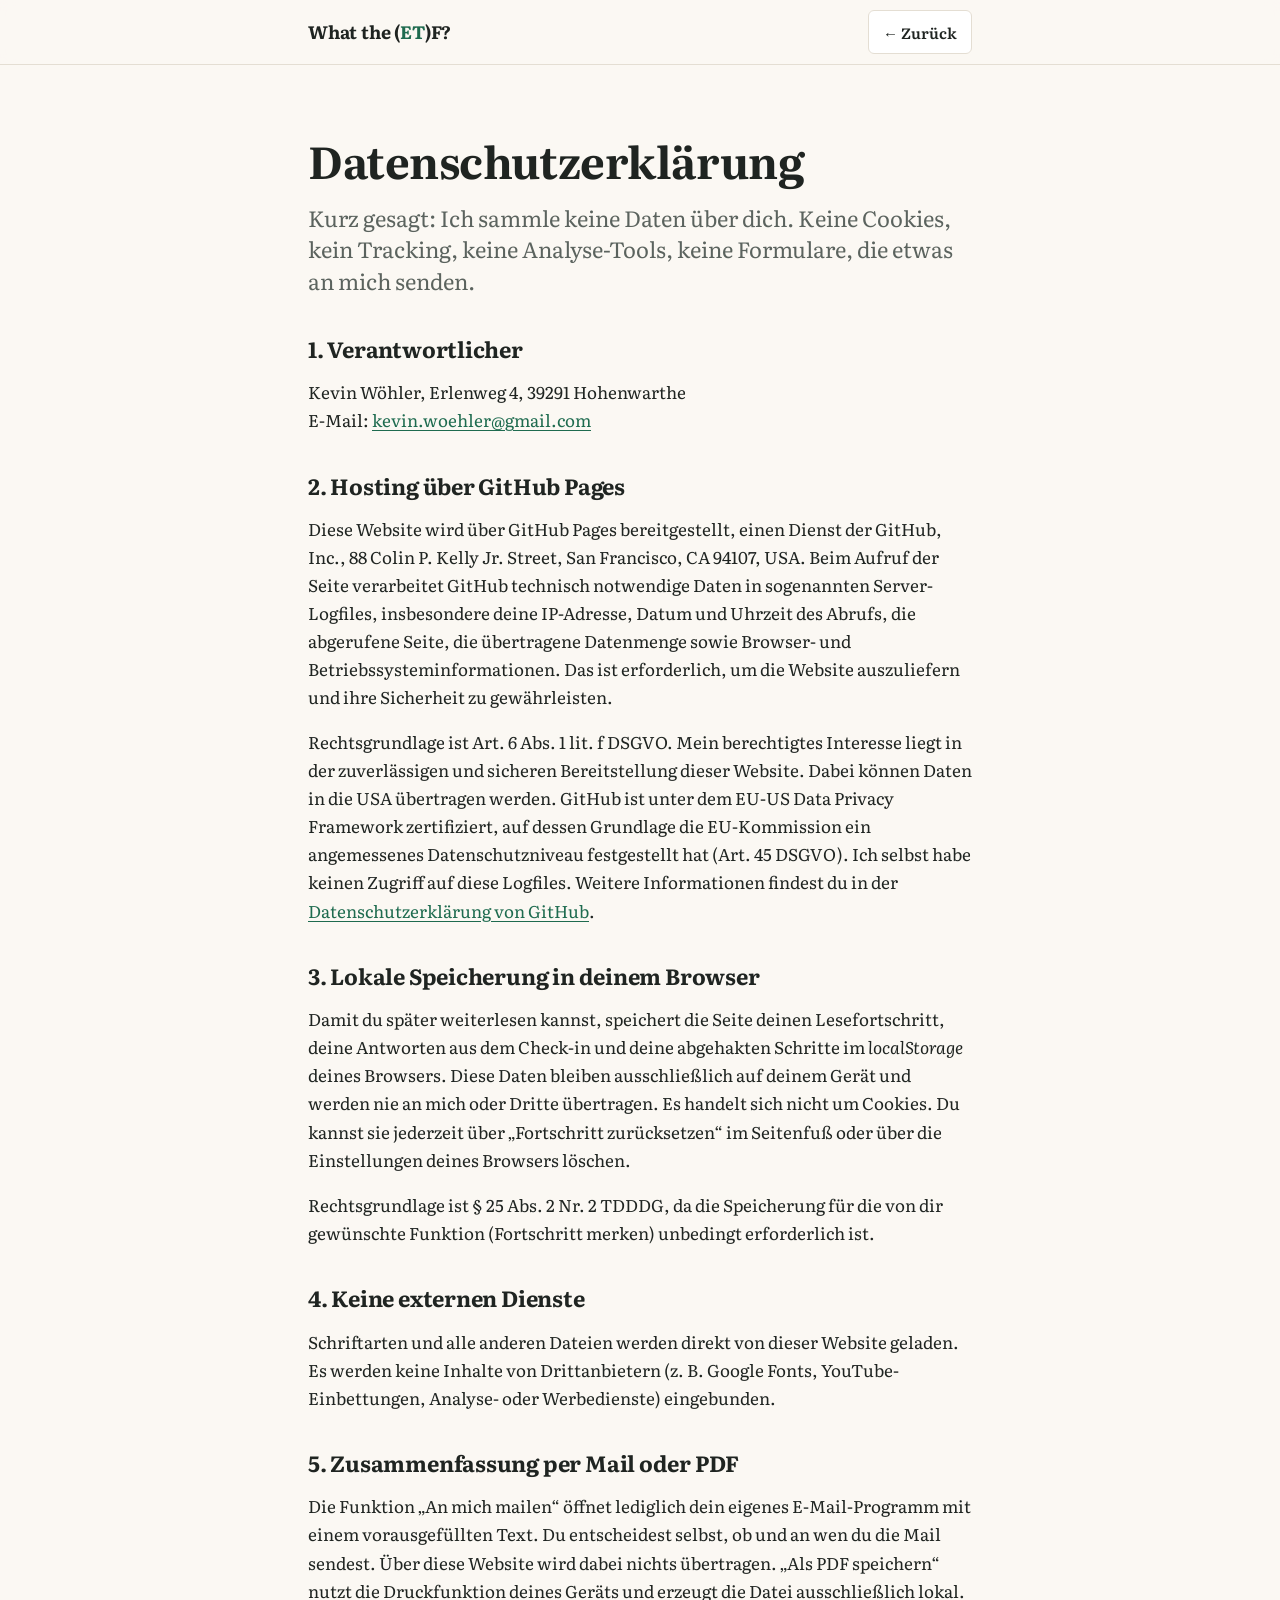
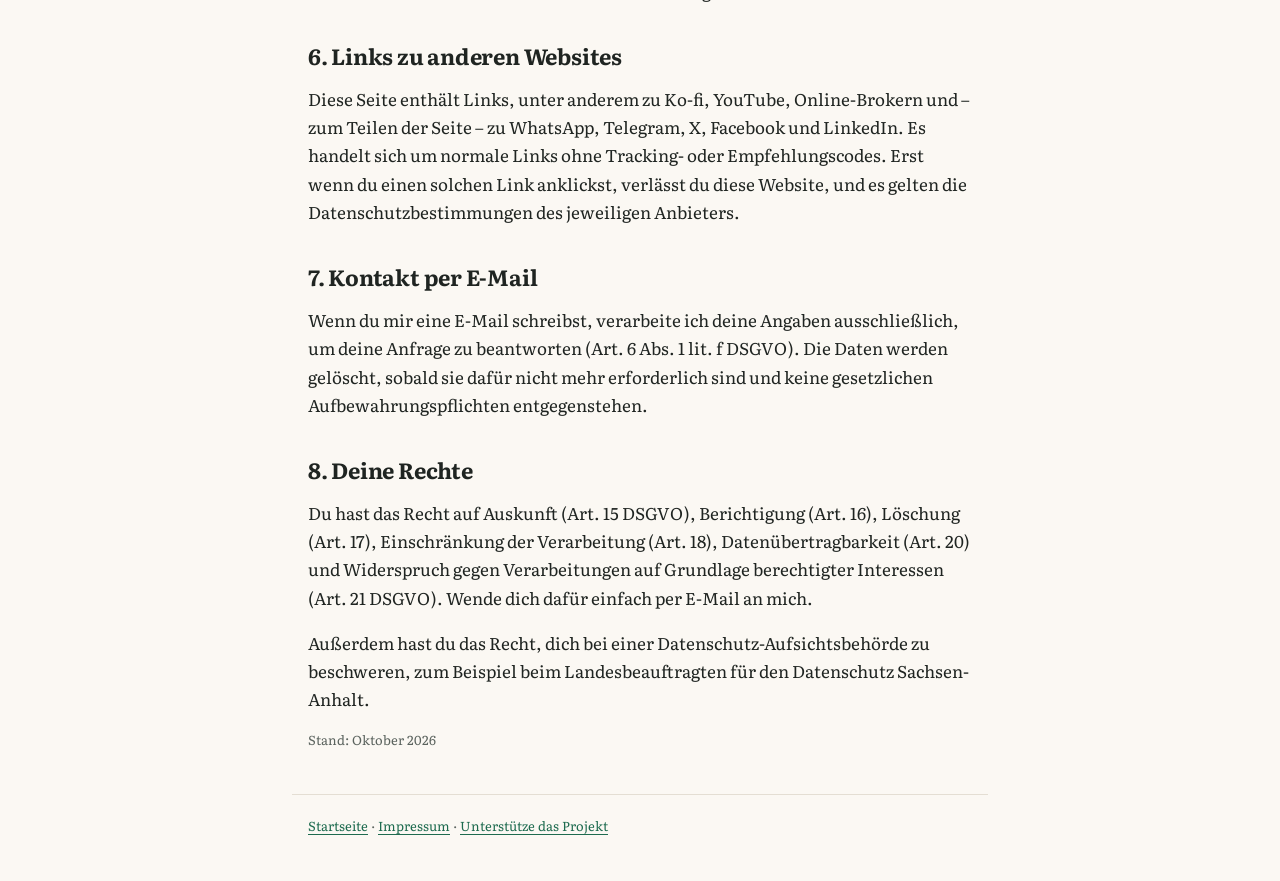
==== commit 0b33a95c: "Teilen-Links, Reset auf der Abschlussseite, Steuer-Hinweise - Abschlussseite: Karte „Teile die Seite" ====
--- a/datenschutz.html
+++ b/datenschutz.html
@@ -41,7 +41,7 @@
     <p>Die Funktion „An mich mailen“ öffnet lediglich dein eigenes E-Mail-Programm mit einem vorausgefüllten Text. Du entscheidest selbst, ob und an wen du die Mail sendest. Über diese Website wird dabei nichts übertragen. „Als PDF speichern“ nutzt die Druckfunktion deines Geräts und erzeugt die Datei ausschließlich lokal.</p>
 
     <h2>6. Links zu anderen Websites</h2>
-    <p>Diese Seite enthält Links, unter anderem zu Ko-fi, YouTube und Online-Brokern. Es handelt sich um normale Links ohne Tracking- oder Empfehlungscodes. Erst wenn du einen solchen Link anklickst, verlässt du diese Website, und es gelten die Datenschutzbestimmungen des jeweiligen Anbieters.</p>
+    <p>Diese Seite enthält Links, unter anderem zu Ko-fi, YouTube, Online-Brokern und – zum Teilen der Seite – zu WhatsApp, Telegram, X, Facebook und LinkedIn. Es handelt sich um normale Links ohne Tracking- oder Empfehlungscodes. Erst wenn du einen solchen Link anklickst, verlässt du diese Website, und es gelten die Datenschutzbestimmungen des jeweiligen Anbieters.</p>
 
     <h2>7. Kontakt per E-Mail</h2>
     <p>Wenn du mir eine E-Mail schreibst, verarbeite ich deine Angaben ausschließlich, um deine Anfrage zu beantworten (Art. 6 Abs. 1 lit. f DSGVO). Die Daten werden gelöscht, sobald sie dafür nicht mehr erforderlich sind und keine gesetzlichen Aufbewahrungspflichten entgegenstehen.</p>
--- a/css/style.css
+++ b/css/style.css
@@ -19,6 +19,9 @@
   --paid: #3B5B92;
   --gold: #B08A2E;          /* Rahmen für die empfohlene Wahl */
   --gold-ink: #7E6114;      /* Gold als Schrift, kontraststark */
+  --apple-0: #C2463C; --apple-1: #6FA44A; --apple-2: #E0A93B;  /* Obstkorb: rot, grün, gelb */
+  --leaf: #4E8A3A; --stem: #6B4A2B; --rot: #7A5B3C; --rot-spot: #4A3422;
+  --wicker: #C69A5E; --wicker-dark: #9C7440;
   --radius: 6px;          /* eine Form für Karten, Buttons, Pillen, Felder */
   --font: 'Literata', Charter, 'Iowan Old Style', Georgia, serif;
   --fs-meta: .8125rem;   /* 13px Kleingedrucktes, Labels */
@@ -35,7 +38,7 @@
     --bg: #151916; --surface: #1D2320; --ink: #ECEAE4; --muted: #A3ABA6; --line: #2E3631;
     --accent: #5FBF94; --accent-soft: #1F3A2F; --accent-ink: #0E1311; --accent-fill: #469873;
     --tile: #262D29;
-    --danger: #E3807A; --danger-soft: #3A2423; --band: #ECEAE4; --paid: #7F9FD9; --gold: #D4AF5A; --gold-ink: #E2C47A;
+    --danger: #E3807A; --danger-soft: #3A2423; --band: #ECEAE4; --paid: #7F9FD9; --gold: #D4AF5A; --gold-ink: #E2C47A; --apple-0: #D9645A; --apple-1: #82B85C; --apple-2: #E8B95A; --leaf: #6BA453; --stem: #A07A55; --rot: #6E5640; --rot-spot: #3C2C1E; --wicker: #A9824F; --wicker-dark: #7C5E36;
     color-scheme: dark;
   }
 }
@@ -43,7 +46,7 @@
   --bg: #151916; --surface: #1D2320; --ink: #ECEAE4; --muted: #A3ABA6; --line: #2E3631;
   --accent: #5FBF94; --accent-soft: #1F3A2F; --accent-ink: #0E1311; --accent-fill: #469873;
   --tile: #262D29;
-  --danger: #E3807A; --danger-soft: #3A2423; --band: #ECEAE4; --paid: #7F9FD9; --gold: #D4AF5A; --gold-ink: #E2C47A;
+  --danger: #E3807A; --danger-soft: #3A2423; --band: #ECEAE4; --paid: #7F9FD9; --gold: #D4AF5A; --gold-ink: #E2C47A; --apple-0: #D9645A; --apple-1: #82B85C; --apple-2: #E8B95A; --leaf: #6BA453; --stem: #A07A55; --rot: #6E5640; --rot-spot: #3C2C1E; --wicker: #A9824F; --wicker-dark: #7C5E36;
   color-scheme: dark;
 }
 
@@ -123,6 +126,8 @@
 .lead { hyphens: manual; font-size: clamp(1.125rem, 4.6vw, var(--fs-h3)); line-height: 1.45; color: var(--muted); margin-top: 0; }
 .badge { text-transform: none; letter-spacing: 0; font-weight: 600; font-size: var(--fs-meta); padding: 4px 10px; border-radius: var(--radius); background: var(--accent-soft); color: var(--accent); }
 .aha { padding: 14px 18px; background: var(--accent-soft); border-radius: var(--radius); margin: 28px 0 0; }
+.shortcut { margin: 0 0 24px; padding: 2px 0 2px 14px; border-left: 3px solid var(--accent); font-size: var(--fs-small); }
+.shortcut a { font-weight: 600; white-space: nowrap; }
 .personal { background: var(--accent-soft); border-radius: var(--radius); padding: 14px 16px; margin-bottom: 24px; }
 .personal p { margin: 0 0 6px; } .personal p:last-child { margin: 0; }
 .optional-note { font-size: var(--fs-small); color: var(--muted); }
@@ -153,6 +158,9 @@
 .choice input { position: absolute; opacity: 0; }
 .choice span { display: block; padding: 14px 16px; min-height: 48px; border: 1.5px solid var(--line); border-radius: var(--radius); background: var(--surface); transition: border-color .15s, background .15s; }
 .choice input:checked + span { border-color: var(--accent); background: var(--accent-soft); font-weight: 600; }
+.choice input[type=checkbox] + span::before { content: ''; display: inline-block; width: 1em; height: 1em; margin: 0 10px -2px 0; border: 1.5px solid var(--muted); border-radius: 3px; }
+.choice input[type=checkbox]:checked + span::before { content: '✓'; border-color: var(--accent); background: var(--accent); color: var(--accent-ink); font-size: .8em; line-height: 1.15em; text-align: center; }
+.multi-hint { display: block; font: 400 var(--fs-small) var(--font); letter-spacing: 0; color: var(--muted); margin-top: 2px; }
 .choice input:focus-visible + span { outline: 3px solid var(--accent); outline-offset: 2px; }
 .check { display: flex; gap: 12px; align-items: flex-start; cursor: pointer; min-height: 44px; padding: 6px 0; }
 .check input { width: 22px; height: 22px; margin: 2px 0 0; accent-color: var(--accent); flex: none; }
@@ -193,17 +201,47 @@
 .bar-fill.good { background: var(--accent); }
 .bar-fill.bad { background: var(--danger); }
 
-.basket-grid { display: grid; grid-template-columns: 1fr 1.6fr; gap: 16px; align-items: stretch; margin-bottom: 12px; }
-.basket-col { display: flex; flex-direction: column; }
-.basket-col .dots, .basket-col .single { flex: 1; }
-.single { display: grid; place-items: center; }  /* einzelne Aktie mittig, Beträge unten auf einer Linie */
+.basket-grid { display: grid; grid-template-columns: 1fr 1.6fr; gap: 10px; align-items: stretch; margin-bottom: 12px; }
+.basket-col { display: flex; flex-direction: column; padding: 12px; border: 1.5px dashed color-mix(in srgb, var(--line) 50%, var(--muted)); border-radius: var(--radius); }
+.basket-col > svg { flex: 1; }
 .basket-label { font-size: var(--fs-small); margin: 0 0 8px; }
 .basket-value { font-weight: 600; font-variant-numeric: tabular-nums lining-nums; margin: 8px 0 0; }
-.single i { display: block; width: 64px; height: 64px; border-radius: 50%; background: var(--accent); transition: transform .6s ease, opacity .6s ease, background .6s ease; }
-.single.gone i { background: var(--danger); transform: translateY(12px) scale(.85); opacity: .5; }
-.dots { display: grid; grid-template-columns: repeat(10, 1fr); gap: 4px; }
-.dots i { aspect-ratio: 1; border-radius: 50%; background: var(--accent); opacity: .85; transition: opacity .6s, transform .6s, background .6s; }
-.dots i.gone { background: var(--danger); transform: translateY(6px); opacity: .5; }
+.single, .fruit-basket { display: block; width: 100%; height: auto; }
+.single { max-width: 120px; margin: auto; } /* Apfel mittig, Beträge unten auf einer Linie */
+.apple { transform-box: fill-box; transform-origin: 50% 100%; transition: transform .7s ease; }
+.apple-body { fill: var(--apple-1); transition: fill .7s ease; }
+.apple.a0 .apple-body { fill: var(--apple-0); }
+.apple.a2 .apple-body { fill: var(--apple-2); }
+.apple-stem { fill: none; stroke: var(--stem); stroke-width: 1.3; stroke-linecap: round; }
+.apple-leaf { fill: var(--leaf); transition: fill .7s ease; }
+.apple-shine { fill: #fff; opacity: .35; transition: opacity .7s ease; }
+.apple-spot { fill: var(--rot-spot); opacity: 0; transition: opacity .7s ease .2s; }
+.apple.rotten { transform: scale(.9, .78) rotate(-8deg); }
+.apple.rotten .apple-body, .apple.rotten .apple-leaf { fill: var(--rot); }
+.apple.rotten .apple-shine { opacity: 0; }
+.apple.rotten .apple-spot { opacity: .9; }
+.apple.rotten .apple-body { stroke: var(--rot-spot); stroke-width: .6; transition: fill .7s ease, stroke-width .7s ease; }
+.wicker-rim { fill: none; stroke: var(--wicker-dark); stroke-width: 7; stroke-linecap: round; }
+.basket-inside { fill: var(--wicker-dark); }
+.basket-shadow { fill: var(--ink); opacity: .1; }
+.wicker { fill: var(--wicker); }
+.wicker-weave { fill: none; stroke: var(--wicker-dark); stroke-width: 1.4; opacity: .65; }
+.fruit-basket .apple-body { stroke: color-mix(in srgb, var(--ink) 30%, transparent); stroke-width: .5; }
+.fruit-basket .apple.rotten .apple-body { stroke-width: 1.5; }
+.basket-eq { display: block; color: var(--muted); }
+@media (max-width: 559px) {
+  .basket-grid { grid-template-columns: 1fr; }
+  .fruit-basket { max-width: 300px; margin: 0 auto; }
+}
+.basket-depth { fill: #1A120A; opacity: .5; }
+.basket-result { margin: 8px 0 0; padding: 8px 10px; border-radius: var(--radius); font-size: var(--fs-small); line-height: 1.4; hyphens: auto; }
+.basket-result:empty { display: none; }
+.basket-result strong { display: block; font-size: var(--fs-body); font-variant-numeric: tabular-nums lining-nums; }
+.basket-result.bad { background: var(--danger-soft); }
+.basket-result.bad strong { color: var(--danger); }
+.basket-result.good { background: var(--accent-soft); }
+.basket-result.good strong { color: var(--accent); }
+.basket-result { animation: rise .5s cubic-bezier(.16, 1, .3, 1); }
 
 .crash-step p { margin-top: 0; }
 .legend { display: flex; flex-wrap: wrap; gap: 4px 14px; font-size: var(--fs-meta); color: var(--muted); align-items: center; }
@@ -244,7 +282,10 @@
 /* Zurückhaltend: Rahmen-Button in Akzentfarbe, gefüllt bleibt nur 'Weiter' */
 .worry-btn { border-color: var(--accent); color: var(--accent); }
 .worry.resolved .worry-btn { border-color: var(--line); color: var(--muted); }
+.worry { cursor: pointer; }
+.worry .more { cursor: auto; }
 .worry.open .worry-btn { width: auto; border-color: transparent; background: none; padding-left: 0; padding-right: 0; text-decoration: underline; text-underline-offset: 3px; font-weight: 400; }
+.worry.open .worry-btn:not(:focus-visible) { position: absolute; width: 1px; height: 1px; min-height: 0; padding: 0; margin: 0; overflow: hidden; clip: rect(0 0 0 0); white-space: nowrap; border: 0; }
 /* Die ehrliche Sorge bleibt neutral – kein 'grünes Häkchen'-Gefühl */
 .worry.partial.open { background: var(--surface); }
 .worry.partial.resolved { border-color: color-mix(in srgb, var(--line) 50%, var(--ink)); }
@@ -332,6 +373,16 @@
 .broker > span:not([class]) { font-size: var(--fs-small); flex: 1; }
 .broker-go { margin-top: 8px; color: var(--accent); font-weight: 600; }
 .summary-text { hyphens: manual; white-space: pre-wrap; font: var(--fs-small)/1.55 var(--font); background: var(--bg); padding: 14px; border-radius: var(--radius); margin: 0 0 8px; max-height: 320px; overflow: auto; }
+.share { text-align: center; }
+.share h3 { margin-top: 0; }
+.share p { max-width: 46ch; margin: 0 auto 4px; }
+.share-row { display: flex; flex-wrap: wrap; justify-content: center; gap: 8px; margin-top: 14px; }
+.share-btn { display: inline-flex; align-items: center; min-height: 44px; padding: 8px 16px; border: 1.5px solid var(--line); border-radius: var(--radius); background: var(--surface); color: var(--ink); font: 600 var(--fs-small) var(--font); text-decoration: none; cursor: pointer; transition: border-color .2s ease; }
+.share-btn:hover, .share-btn:focus-visible { border-color: var(--accent); }
+.share-note:empty { display: none; }
+.share-note { margin-top: 10px !important; }
+.reset-note { font-size: var(--fs-small); color: var(--muted); text-align: center; max-width: 52ch; margin: 24px auto 0; }
+.reset-note .link-btn { min-height: 0; padding: 0; }
 .kofi { border: 1.5px solid var(--accent); text-align: center; margin-top: 8px; }
 .kofi h3 { margin-top: 0; }
 .kofi p { max-width: 46ch; margin: 0 auto 4px; }
